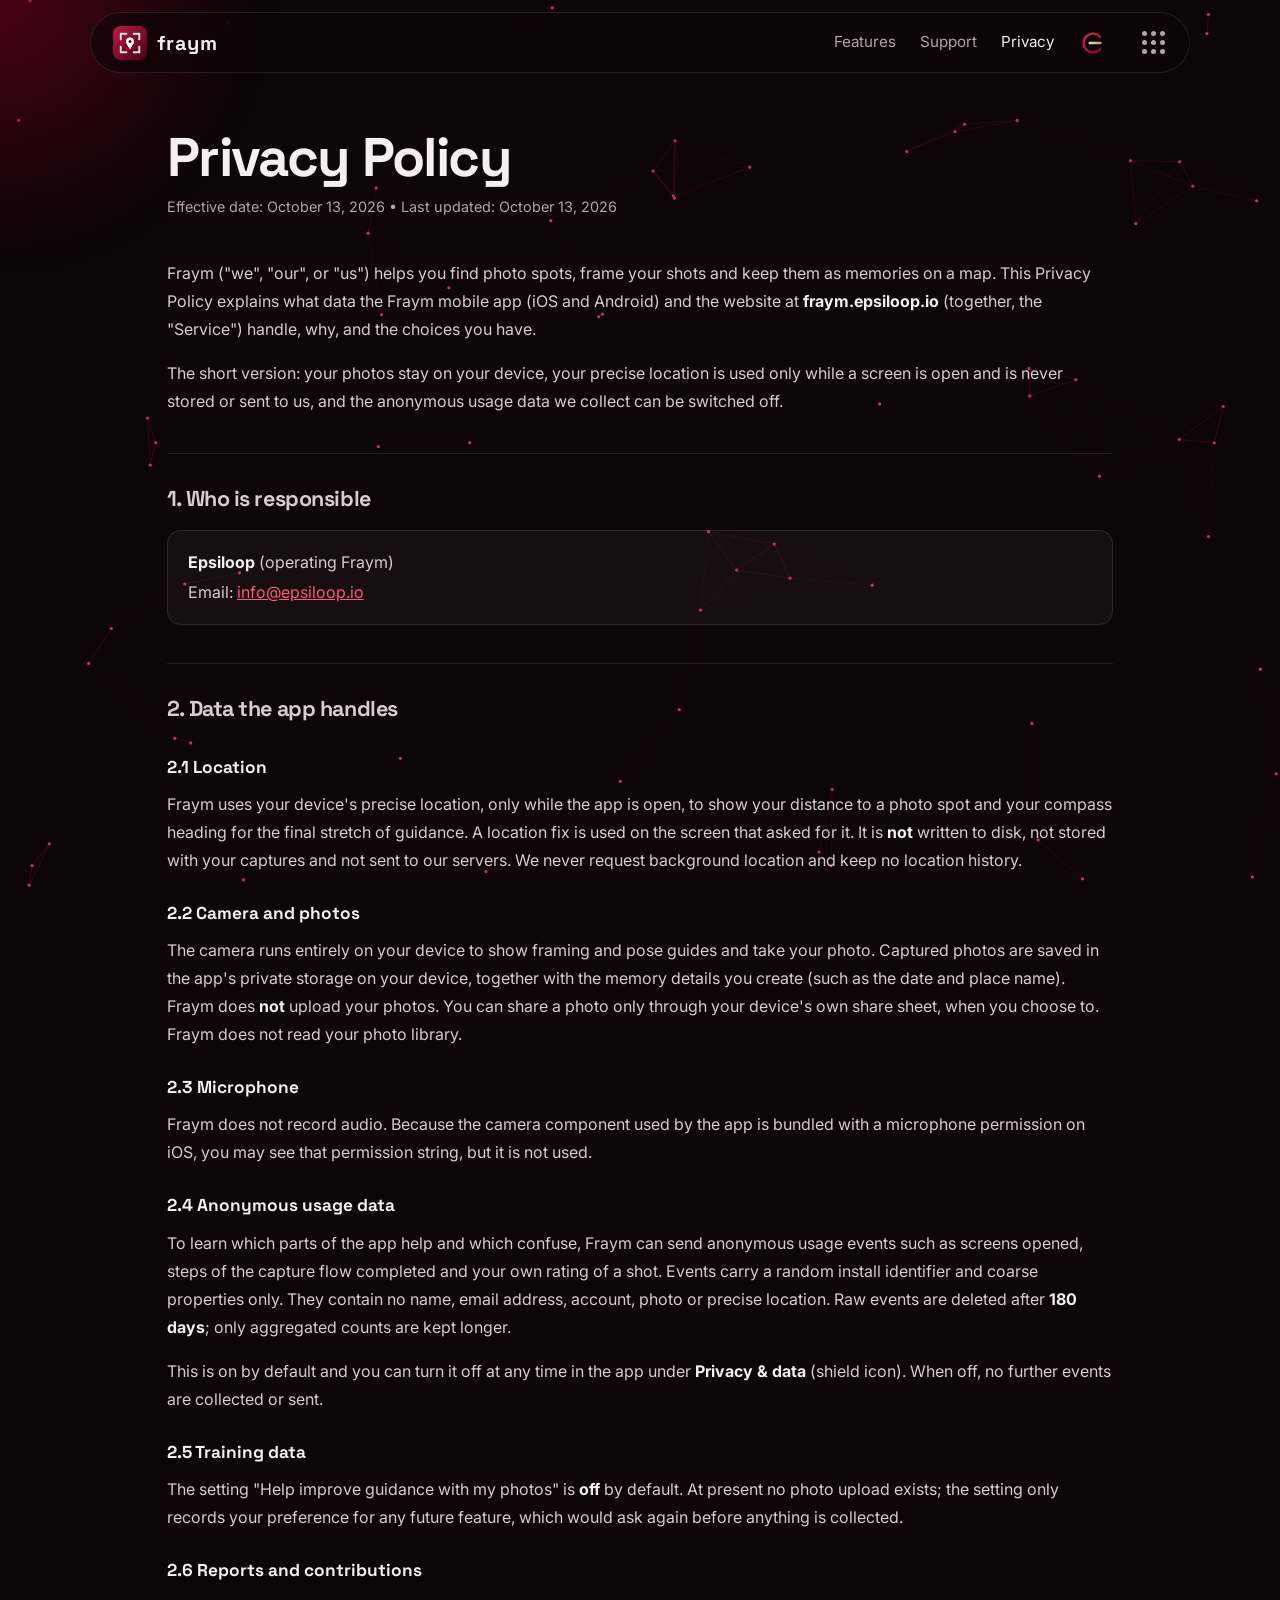
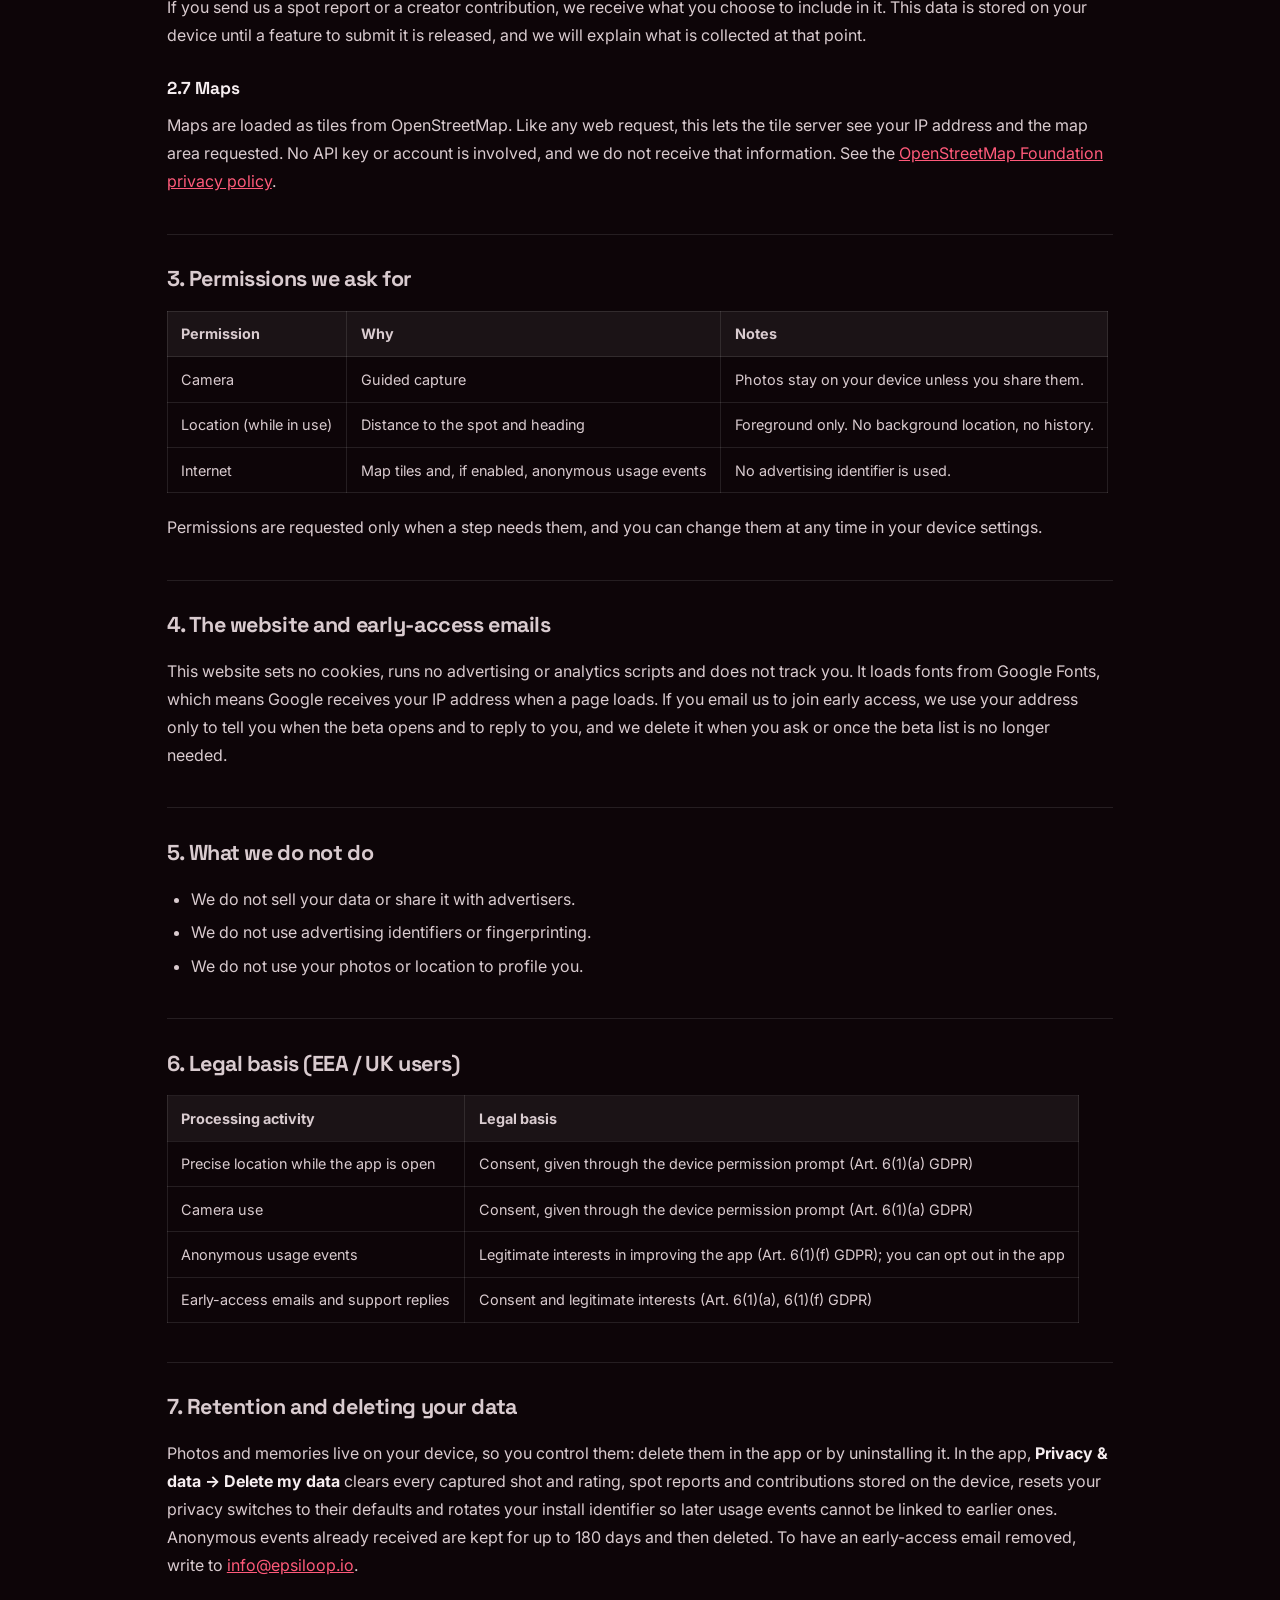
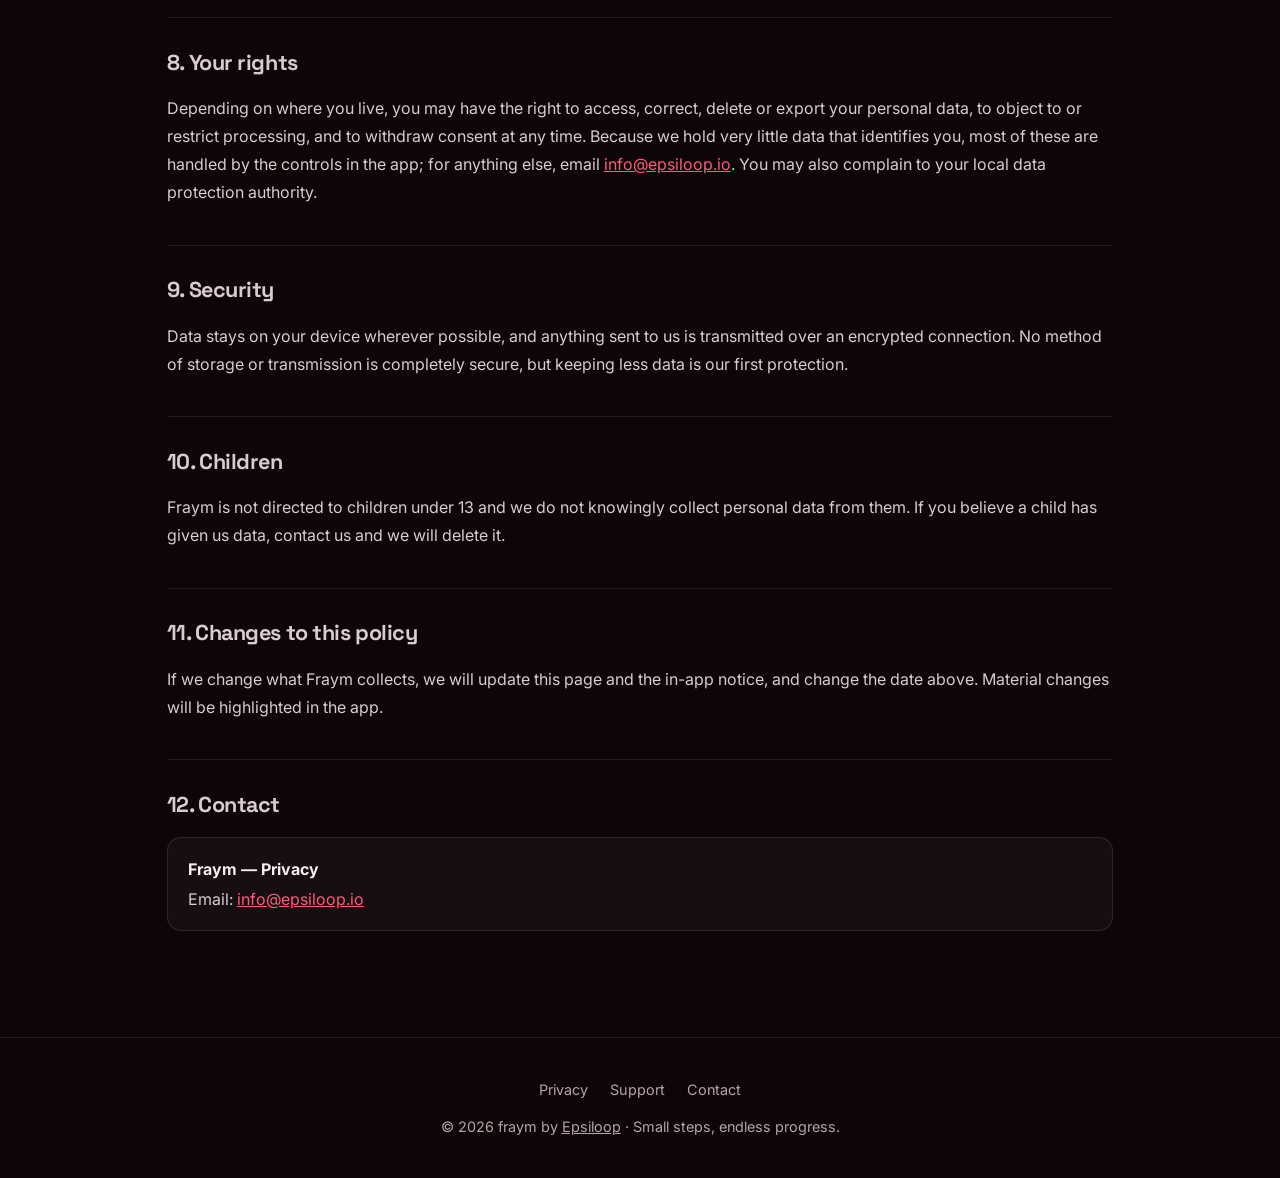
==== privacy.html @ a7cd2813 "init website" ====
<!doctype html>
<html lang="en">
<head>
<meta charset="utf-8">
<meta name="viewport" content="width=device-width,initial-scale=1">
<title>Privacy Policy — Fraym</title>
<meta name="description" content="How Fraym handles your location, camera, photos and anonymous usage data.">
<meta name="theme-color" content="#800020">
<link rel="canonical" href="https://fraym.epsiloop.io/privacy.html">
<meta name="robots" content="index,follow,max-image-preview:large">
<meta property="og:type" content="website">
<meta property="og:site_name" content="Fraym">
<meta property="og:title" content="Privacy Policy — Fraym">
<meta property="og:description" content="How Fraym handles your location, camera, photos and anonymous usage data.">
<meta property="og:url" content="https://fraym.epsiloop.io/privacy.html">
<meta property="og:image" content="https://fraym.epsiloop.io/og-image.png">
<meta property="og:image:width" content="1200">
<meta property="og:image:height" content="630">
<meta property="og:locale" content="en_US">
<meta name="twitter:card" content="summary_large_image">
<meta name="twitter:title" content="Privacy Policy — Fraym">
<meta name="twitter:description" content="How Fraym handles your location, camera, photos and anonymous usage data.">
<meta name="twitter:image" content="https://fraym.epsiloop.io/og-image.png">
<link rel="manifest" href="site.webmanifest">
<link rel="icon" href="png/fraym-64.png" type="image/png">
<link rel="apple-touch-icon" href="png/fraym-180.png">
<link rel="preconnect" href="https://fonts.googleapis.com">
<link rel="preconnect" href="https://fonts.gstatic.com" crossorigin>
<link href="https://fonts.googleapis.com/css2?family=Space+Grotesk:wght@400;500;700&family=Inter:wght@400;500&display=swap" rel="stylesheet">
<link rel="stylesheet" href="style.css">
</head>
<body>
<canvas id="bg" aria-hidden="true"></canvas>
<div class="glow" aria-hidden="true"></div>

<svg width="0" height="0" style="position:absolute" aria-hidden="true"><defs><linearGradient id="ig" x1="0" y1="0" x2="1" y2="1"><stop offset="0" stop-color="#ff5a7a"/><stop offset="1" stop-color="#a3153a"/></linearGradient></defs></svg><header class="nav">
  <a class="brand" href="/"><img class="brand-ico" src="png/fraym-64.png" alt="" width="34" height="34"><span>fraym</span></a>
  <nav>
    <a href="/#features">Features</a><a href="support.html">Support</a><a href="privacy.html" class="active">Privacy</a>
    <a href="https://epsiloop.io" class="nav-logo" aria-label="Epsiloop"><img src="logo.svg" alt="Epsiloop" width="30" height="30"></a>
    <div class="apps">
      <button class="apps-btn" aria-label="Our projects" aria-haspopup="true" aria-expanded="false"><i></i><i></i><i></i><i></i><i></i><i></i><i></i><i></i><i></i></button>
      <div class="apps-menu" role="menu">
        <a href="https://motiveaction.epsiloop.io" role="menuitem"><img src="apps/motiveaction.png" alt="" width="56" height="56">Motiveaction</a>
        <a href="https://biovault.epsiloop.io" role="menuitem"><img src="apps/biovault.png" alt="" width="56" height="56">BioVault</a>
        <a href="https://fraym.epsiloop.io" role="menuitem"><img src="apps/fraym.png" alt="" width="56" height="56">Fraym</a>
      </div>
    </div>
  </nav>
</header>

<main class="legal">
  <h1 class="reveal">Privacy Policy</h1>
  <p class="meta reveal">Effective date: October 13, 2026 &bull; Last updated: October 13, 2026</p>
  <div class="body">

      <p>Fraym ("we", "our", or "us") helps you find photo spots, frame your shots and keep them as memories on a map. This Privacy Policy explains what data the Fraym mobile app (iOS and Android) and the website at <strong>fraym.epsiloop.io</strong> (together, the "Service") handle, why, and the choices you have.</p>
      <p>The short version: your photos stay on your device, your precise location is used only while a screen is open and is never stored or sent to us, and the anonymous usage data we collect can be switched off.</p>

      <h2>1. Who is responsible</h2>
      <address>
        <strong>Epsiloop</strong> (operating Fraym)<br>
        Email: <a href="mailto:info@epsiloop.io">info@epsiloop.io</a>
      </address>

      <h2>2. Data the app handles</h2>

      <h3>2.1 Location</h3>
      <p>Fraym uses your device's precise location, only while the app is open, to show your distance to a photo spot and your compass heading for the final stretch of guidance. A location fix is used on the screen that asked for it. It is <strong>not</strong> written to disk, not stored with your captures and not sent to our servers. We never request background location and keep no location history.</p>

      <h3>2.2 Camera and photos</h3>
      <p>The camera runs entirely on your device to show framing and pose guides and take your photo. Captured photos are saved in the app's private storage on your device, together with the memory details you create (such as the date and place name). Fraym does <strong>not</strong> upload your photos. You can share a photo only through your device's own share sheet, when you choose to. Fraym does not read your photo library.</p>

      <h3>2.3 Microphone</h3>
      <p>Fraym does not record audio. Because the camera component used by the app is bundled with a microphone permission on iOS, you may see that permission string, but it is not used.</p>

      <h3>2.4 Anonymous usage data</h3>
      <p>To learn which parts of the app help and which confuse, Fraym can send anonymous usage events such as screens opened, steps of the capture flow completed and your own rating of a shot. Events carry a random install identifier and coarse properties only. They contain no name, email address, account, photo or precise location. Raw events are deleted after <strong>180 days</strong>; only aggregated counts are kept longer.</p>
      <p>This is on by default and you can turn it off at any time in the app under <strong>Privacy &amp; data</strong> (shield icon). When off, no further events are collected or sent.</p>

      <h3>2.5 Training data</h3>
      <p>The setting "Help improve guidance with my photos" is <strong>off</strong> by default. At present no photo upload exists; the setting only records your preference for any future feature, which would ask again before anything is collected.</p>

      <h3>2.6 Reports and contributions</h3>
      <p>If you send us a spot report or a creator contribution, we receive what you choose to include in it. This data is stored on your device until a feature to submit it is released, and we will explain what is collected at that point.</p>

      <h3>2.7 Maps</h3>
      <p>Maps are loaded as tiles from OpenStreetMap. Like any web request, this lets the tile server see your IP address and the map area requested. No API key or account is involved, and we do not receive that information. See the <a href="https://osmfoundation.org/wiki/Privacy_Policy" target="_blank" rel="noopener">OpenStreetMap Foundation privacy policy</a>.</p>

      <h2>3. Permissions we ask for</h2>
      <table>
        <thead><tr><th>Permission</th><th>Why</th><th>Notes</th></tr></thead>
        <tbody>
          <tr><td>Camera</td><td>Guided capture</td><td>Photos stay on your device unless you share them.</td></tr>
          <tr><td>Location (while in use)</td><td>Distance to the spot and heading</td><td>Foreground only. No background location, no history.</td></tr>
          <tr><td>Internet</td><td>Map tiles and, if enabled, anonymous usage events</td><td>No advertising identifier is used.</td></tr>
        </tbody>
      </table>
      <p>Permissions are requested only when a step needs them, and you can change them at any time in your device settings.</p>

      <h2>4. The website and early-access emails</h2>
      <p>This website sets no cookies, runs no advertising or analytics scripts and does not track you. It loads fonts from Google Fonts, which means Google receives your IP address when a page loads. If you email us to join early access, we use your address only to tell you when the beta opens and to reply to you, and we delete it when you ask or once the beta list is no longer needed.</p>

      <h2>5. What we do not do</h2>
      <ul>
        <li>We do not sell your data or share it with advertisers.</li>
        <li>We do not use advertising identifiers or fingerprinting.</li>
        <li>We do not use your photos or location to profile you.</li>
      </ul>

      <h2>6. Legal basis (EEA / UK users)</h2>
      <table>
        <thead><tr><th>Processing activity</th><th>Legal basis</th></tr></thead>
        <tbody>
          <tr><td>Precise location while the app is open</td><td>Consent, given through the device permission prompt (Art. 6(1)(a) GDPR)</td></tr>
          <tr><td>Camera use</td><td>Consent, given through the device permission prompt (Art. 6(1)(a) GDPR)</td></tr>
          <tr><td>Anonymous usage events</td><td>Legitimate interests in improving the app (Art. 6(1)(f) GDPR); you can opt out in the app</td></tr>
          <tr><td>Early-access emails and support replies</td><td>Consent and legitimate interests (Art. 6(1)(a), 6(1)(f) GDPR)</td></tr>
        </tbody>
      </table>

      <h2>7. Retention and deleting your data</h2>
      <p>Photos and memories live on your device, so you control them: delete them in the app or by uninstalling it. In the app, <strong>Privacy &amp; data → Delete my data</strong> clears every captured shot and rating, spot reports and contributions stored on the device, resets your privacy switches to their defaults and rotates your install identifier so later usage events cannot be linked to earlier ones. Anonymous events already received are kept for up to 180 days and then deleted. To have an early-access email removed, write to <a href="mailto:info@epsiloop.io">info@epsiloop.io</a>.</p>

      <h2>8. Your rights</h2>
      <p>Depending on where you live, you may have the right to access, correct, delete or export your personal data, to object to or restrict processing, and to withdraw consent at any time. Because we hold very little data that identifies you, most of these are handled by the controls in the app; for anything else, email <a href="mailto:info@epsiloop.io">info@epsiloop.io</a>. You may also complain to your local data protection authority.</p>

      <h2>9. Security</h2>
      <p>Data stays on your device wherever possible, and anything sent to us is transmitted over an encrypted connection. No method of storage or transmission is completely secure, but keeping less data is our first protection.</p>

      <h2>10. Children</h2>
      <p>Fraym is not directed to children under 13 and we do not knowingly collect personal data from them. If you believe a child has given us data, contact us and we will delete it.</p>

      <h2>11. Changes to this policy</h2>
      <p>If we change what Fraym collects, we will update this page and the in-app notice, and change the date above. Material changes will be highlighted in the app.</p>

      <h2>12. Contact</h2>
      <address>
        <strong>Fraym — Privacy</strong><br>
        Email: <a href="mailto:info@epsiloop.io">info@epsiloop.io</a>
      </address>

  </div>
</main>

<footer>
  <div class="links"><a href="privacy.html">Privacy</a><a href="support.html">Support</a><a href="mailto:info@epsiloop.io">Contact</a></div>
  © <span id="y"></span> fraym by <a href="https://epsiloop.io" style="color:inherit">Epsiloop</a> · Small steps, endless progress.
</footer>
<script src="script.js"></script>
</body>
</html>
---- style.css ----
:root{--bg:#0d0508;--burg:#800020;--burg-2:#a3153a;--pink:#ff5a7a;--text:#f6eef0;--mute:#b7a3a9;--card:rgba(255,255,255,.04);--line:rgba(255,255,255,.1)}
*{box-sizing:border-box;margin:0}
html{scroll-behavior:smooth}
body{background:var(--bg);color:var(--text);font:400 17px/1.6 Inter,system-ui,sans-serif;overflow-x:hidden}
#bg{position:fixed;inset:0;z-index:-2;width:100%;height:100%}
.glow{position:fixed;width:520px;height:520px;border-radius:50%;pointer-events:none;z-index:-1;left:0;top:0;
  background:radial-gradient(circle,rgba(128,0,32,.55),transparent 65%);transform:translate(-50%,-50%);filter:blur(30px)}
h1,h2,h3,.brand{font-family:"Space Grotesk",sans-serif}
.nav{position:fixed;top:12px;left:0;right:0;margin:0 auto;width:min(1100px,calc(100% - 24px));z-index:10;display:flex;justify-content:space-between;align-items:center;padding:8px 14px 8px 22px;
  backdrop-filter:blur(14px);background:rgba(13,5,8,.55);border:1px solid var(--line);border-radius:999px}
.brand{display:flex;align-items:center;gap:10px;color:var(--text);text-decoration:none;font-weight:700;font-size:1.25rem;letter-spacing:.02em}
.nav nav{display:flex;align-items:center;gap:24px}
.nav nav a{color:var(--mute);text-decoration:none;font-size:.95rem;transition:color .2s}
.nav nav a:hover{color:var(--text)}
.btn{display:inline-block;padding:14px 28px;border-radius:999px;background:linear-gradient(135deg,var(--burg-2),var(--burg));color:#fff!important;
  text-decoration:none;font-weight:500;box-shadow:0 8px 30px rgba(128,0,32,.45);transition:transform .2s,box-shadow .2s}
.btn:hover{transform:translateY(-2px);box-shadow:0 12px 40px rgba(163,21,58,.65)}
.btn.small{padding:8px 18px}
.btn.ghost{background:transparent;border:1px solid var(--line);box-shadow:none}
.btn.ghost:hover{border-color:var(--pink)}
.hero{min-height:100vh;display:flex;flex-direction:column;justify-content:center;padding:120px 6vw 60px;max-width:1100px;margin:auto}
.eyebrow{color:var(--pink);letter-spacing:.3em;text-transform:uppercase;font-size:.8rem;margin-bottom:20px}
h1{font-size:clamp(2.8rem,8vw,6.5rem);line-height:1.02;font-weight:700;letter-spacing:-.03em}
.grad{background:linear-gradient(100deg,var(--pink),var(--burg-2) 50%,#ffb3c1);background-size:200% auto;-webkit-background-clip:text;background-clip:text;color:transparent;animation:shine 6s linear infinite}
@keyframes shine{to{background-position:200% center}}
.lead{max-width:560px;color:var(--mute);margin:28px 0 36px;font-size:1.2rem}
.cta{display:flex;gap:14px;flex-wrap:wrap;margin-top:32px}
.scroll{position:absolute;bottom:28px;left:50%;width:22px;height:36px;border:2px solid var(--line);border-radius:12px}
.scroll::after{content:"";position:absolute;left:50%;top:6px;width:3px;height:7px;margin-left:-1.5px;background:var(--pink);border-radius:2px;animation:wheel 1.6s infinite}
@keyframes wheel{to{transform:translateY(12px);opacity:0}}
.section{max-width:1100px;margin:auto;padding:110px 6vw}
.section.center{text-align:center}
h2{font-size:clamp(1.8rem,4vw,3rem);letter-spacing:-.02em;margin-bottom:40px}
.cards{display:grid;grid-template-columns:repeat(auto-fit,minmax(280px,1fr));gap:24px}
.card{position:relative;display:block;padding:34px;border-radius:24px;border:1px solid var(--line);background:var(--card);backdrop-filter:blur(10px);
  color:var(--text);text-decoration:none;transition:border-color .3s,transform .15s ease-out;transform-style:preserve-3d;overflow:hidden}
.card::before{content:"";position:absolute;inset:0;background:radial-gradient(300px circle at var(--mx,50%) var(--my,0%),rgba(255,90,122,.18),transparent 70%);opacity:0;transition:opacity .3s}
.card:hover{border-color:var(--burg-2)}.card:hover::before{opacity:1}
.tag{font-size:.75rem;color:var(--pink);letter-spacing:.08em}
.card h3{font-size:1.9rem;margin:10px 0}
.card p{color:var(--mute)}
.arrow{display:inline-block;margin-top:22px;color:var(--pink)}
.about{font-size:1.35rem;max-width:760px;color:var(--mute)}
.about em{color:var(--text);font-style:normal;border-bottom:2px solid var(--burg-2)}
.stats{display:grid;grid-template-columns:repeat(auto-fit,minmax(200px,1fr));gap:24px;margin-top:60px}
.stats b{display:block;font:700 3.2rem "Space Grotesk",sans-serif;color:var(--pink)}
.stats small{color:var(--mute)}
footer{text-align:center;color:var(--mute);padding:40px 20px;border-top:1px solid var(--line);font-size:.9rem}
.reveal{opacity:0;transform:translateY(30px);transition:opacity .8s,transform .8s}
.reveal.in{opacity:1;transform:none}
@media(max-width:600px){.nav nav>a:not(.btn){display:none}.scroll{display:none}}
@media(prefers-reduced-motion:reduce){*{animation:none!important;transition:none!important}.reveal{opacity:1;transform:none}}

/* --- product sub-site additions --- */
.nav nav a.active{color:var(--text)}
.hero.compact{min-height:78vh}
.hero h1.product{font-size:clamp(2.6rem,7vw,5.2rem)}
.feat{display:block;cursor:default}
.feat .ico{display:grid;place-items:center;width:56px;height:56px;border-radius:16px;margin-bottom:16px;background:linear-gradient(135deg,rgba(255,90,122,.16),rgba(128,0,32,.28));border:1px solid rgba(255,90,122,.28);box-shadow:0 8px 24px rgba(128,0,32,.35),inset 0 1px 0 rgba(255,255,255,.1);transition:transform .25s}
.feat .ico svg{width:30px;height:30px}
.feat:hover .ico{transform:translateY(-3px) scale(1.06)}
.feat h3{font-size:1.25rem;margin:0 0 8px}
.feat p{color:var(--mute);font-size:.98rem}
.legal{max-width:1100px;margin:auto;padding:130px 6vw 90px}
.legal h1{font-size:clamp(2.2rem,5vw,3.4rem);margin-bottom:10px}
.legal .meta{color:var(--mute);font-size:.9rem;margin-bottom:40px}
.legal .body{color:#d9cbcf;font-size:1rem;line-height:1.75}
.legal .body p{margin-bottom:1rem}
.legal .body h2{font-size:1.35rem;margin:2.4rem 0 .8rem;padding-top:1.6rem;border-top:1px solid var(--line)}
.legal .body h3{font-size:1.08rem;font-family:"Space Grotesk",sans-serif;margin:1.5rem 0 .5rem;color:var(--text)}
.legal .body ul,.legal .body ol{padding-left:1.5rem;margin-bottom:1rem}
.legal .body li{margin-bottom:.35rem}
.legal .body a{color:var(--pink)}
.legal .body strong{color:var(--text)}
.legal .body code{background:var(--card);border:1px solid var(--line);border-radius:6px;padding:1px 6px;font-size:.9em}
.legal .body address{font-style:normal;background:var(--card);border:1px solid var(--line);border-radius:14px;padding:1rem 1.25rem;margin-bottom:1rem;line-height:1.9}
.legal .body table{width:100%;border-collapse:collapse;margin-bottom:1.25rem;font-size:.9rem;display:block;overflow-x:auto}
.legal .body th{text-align:left;background:rgba(255,255,255,.06);padding:.6rem .85rem;border:1px solid var(--line)}
.legal .body td{padding:.6rem .85rem;border:1px solid var(--line);vertical-align:top}
.del-form{margin:2rem 0;padding:1.5rem;border:1px solid var(--line);border-radius:20px;background:var(--card)}
.del-form label{display:block;font-size:.8rem;color:var(--mute);margin-bottom:6px}
.del-form input{width:100%;margin-bottom:16px;padding:12px 14px;border-radius:12px;border:1px solid var(--line);background:rgba(255,255,255,.05);color:var(--text);font:inherit}
.del-form input:focus{outline:none;border-color:var(--pink)}
.del-form button{border:0;cursor:pointer;padding:12px 24px;border-radius:999px;background:#c62839;color:#fff;font:500 1rem Inter,sans-serif}
.del-form button:hover{background:#e0303f}
footer .links{display:flex;gap:22px;justify-content:center;flex-wrap:wrap;margin-bottom:14px}
footer .links a{color:var(--mute);text-decoration:none}
footer .links a:hover{color:var(--pink)}

/* --- MotiveAction app icon --- */
.brand-ico{border-radius:22%}
.hero-ico{width:88px;height:88px;border-radius:22%;margin-bottom:22px;box-shadow:0 10px 40px rgba(128,0,32,.55)}

/* --- apps menu + product icons --- */
.apps{position:relative}
.apps-btn{display:grid;grid-template-columns:repeat(3,5px);gap:4px;padding:10px;border-radius:50%;border:0;background:transparent;cursor:pointer;transition:background .2s}
.apps-btn:hover,.apps-btn[aria-expanded=true]{background:rgba(255,255,255,.08)}
.apps-btn i{width:5px;height:5px;border-radius:50%;background:var(--mute)}
.apps-menu{position:absolute;right:0;top:calc(100% + 14px);width:280px;padding:16px;border-radius:20px;border:1px solid var(--line);
  background:rgba(20,8,12,.96);backdrop-filter:blur(14px);box-shadow:0 20px 60px rgba(0,0,0,.6);
  display:none;grid-template-columns:repeat(2,1fr);gap:6px}
.apps-menu.open{display:grid}
.apps-menu a{display:flex;flex-direction:column;align-items:center;gap:8px;padding:14px 8px;border-radius:14px;color:var(--text)!important;text-decoration:none;font-size:.9rem;transition:background .2s}
.apps-menu a:hover{background:rgba(255,255,255,.07)}
.apps-menu img,.card .app-ico{width:56px;height:56px;border-radius:50%;display:block}
.nav-logo{display:flex;align-items:center}.nav-logo img{display:block}
@media(max-width:600px){
  .nav{padding:6px 10px 6px 16px;top:8px;width:calc(100% - 16px)}
  .nav nav{gap:10px}
  .nav nav>a.nav-logo{display:flex}
  .apps{position:static}
  .apps-menu{position:absolute;left:0;right:0;width:auto;top:calc(100% + 8px)}
}

.store{display:inline-flex;align-items:center;gap:12px;padding:10px 22px 10px 18px;border-radius:14px;color:#fff!important;text-decoration:none;
  background:linear-gradient(160deg,rgba(255,255,255,.1),rgba(255,255,255,.03)),#150a0e;border:1px solid rgba(255,255,255,.16);
  box-shadow:0 8px 24px rgba(0,0,0,.4),inset 0 1px 0 rgba(255,255,255,.12);backdrop-filter:blur(10px);transition:transform .2s,border-color .2s,box-shadow .2s}
.store:hover{transform:translateY(-2px);border-color:var(--pink);box-shadow:0 12px 32px rgba(163,21,58,.5),inset 0 1px 0 rgba(255,255,255,.18)}
.store svg{width:28px;height:28px;flex:none}
.store span{display:flex;flex-direction:column;text-align:left;line-height:1.1}
.store small{font-size:.68rem;opacity:.7;letter-spacing:.02em}
.store b{font-size:1.1rem;font-weight:600}

/* --- coming soon badge --- */
.badge{display:inline-block;vertical-align:middle;margin-left:8px;padding:3px 10px;border-radius:999px;font:500 .68rem Inter,sans-serif;letter-spacing:.06em;text-transform:uppercase;color:var(--pink);border:1px solid rgba(255,90,122,.4);background:rgba(255,90,122,.1)}
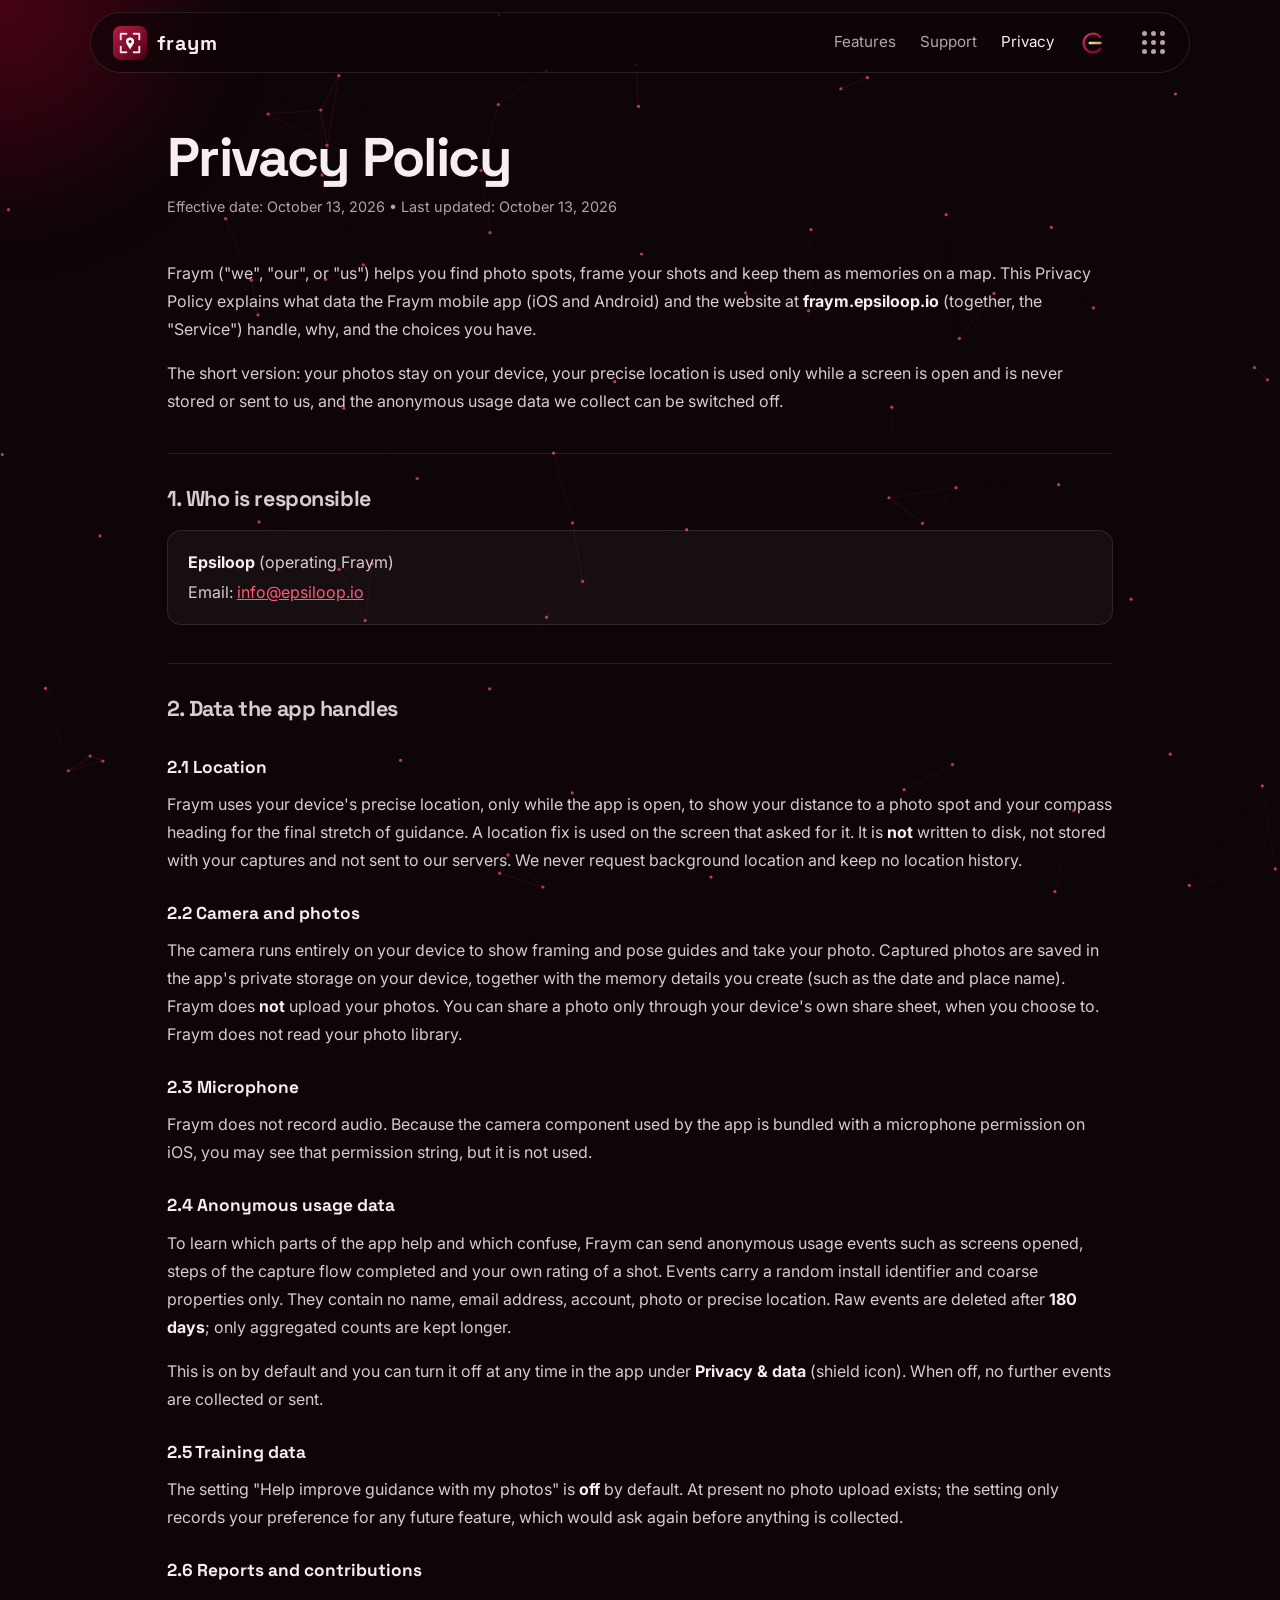
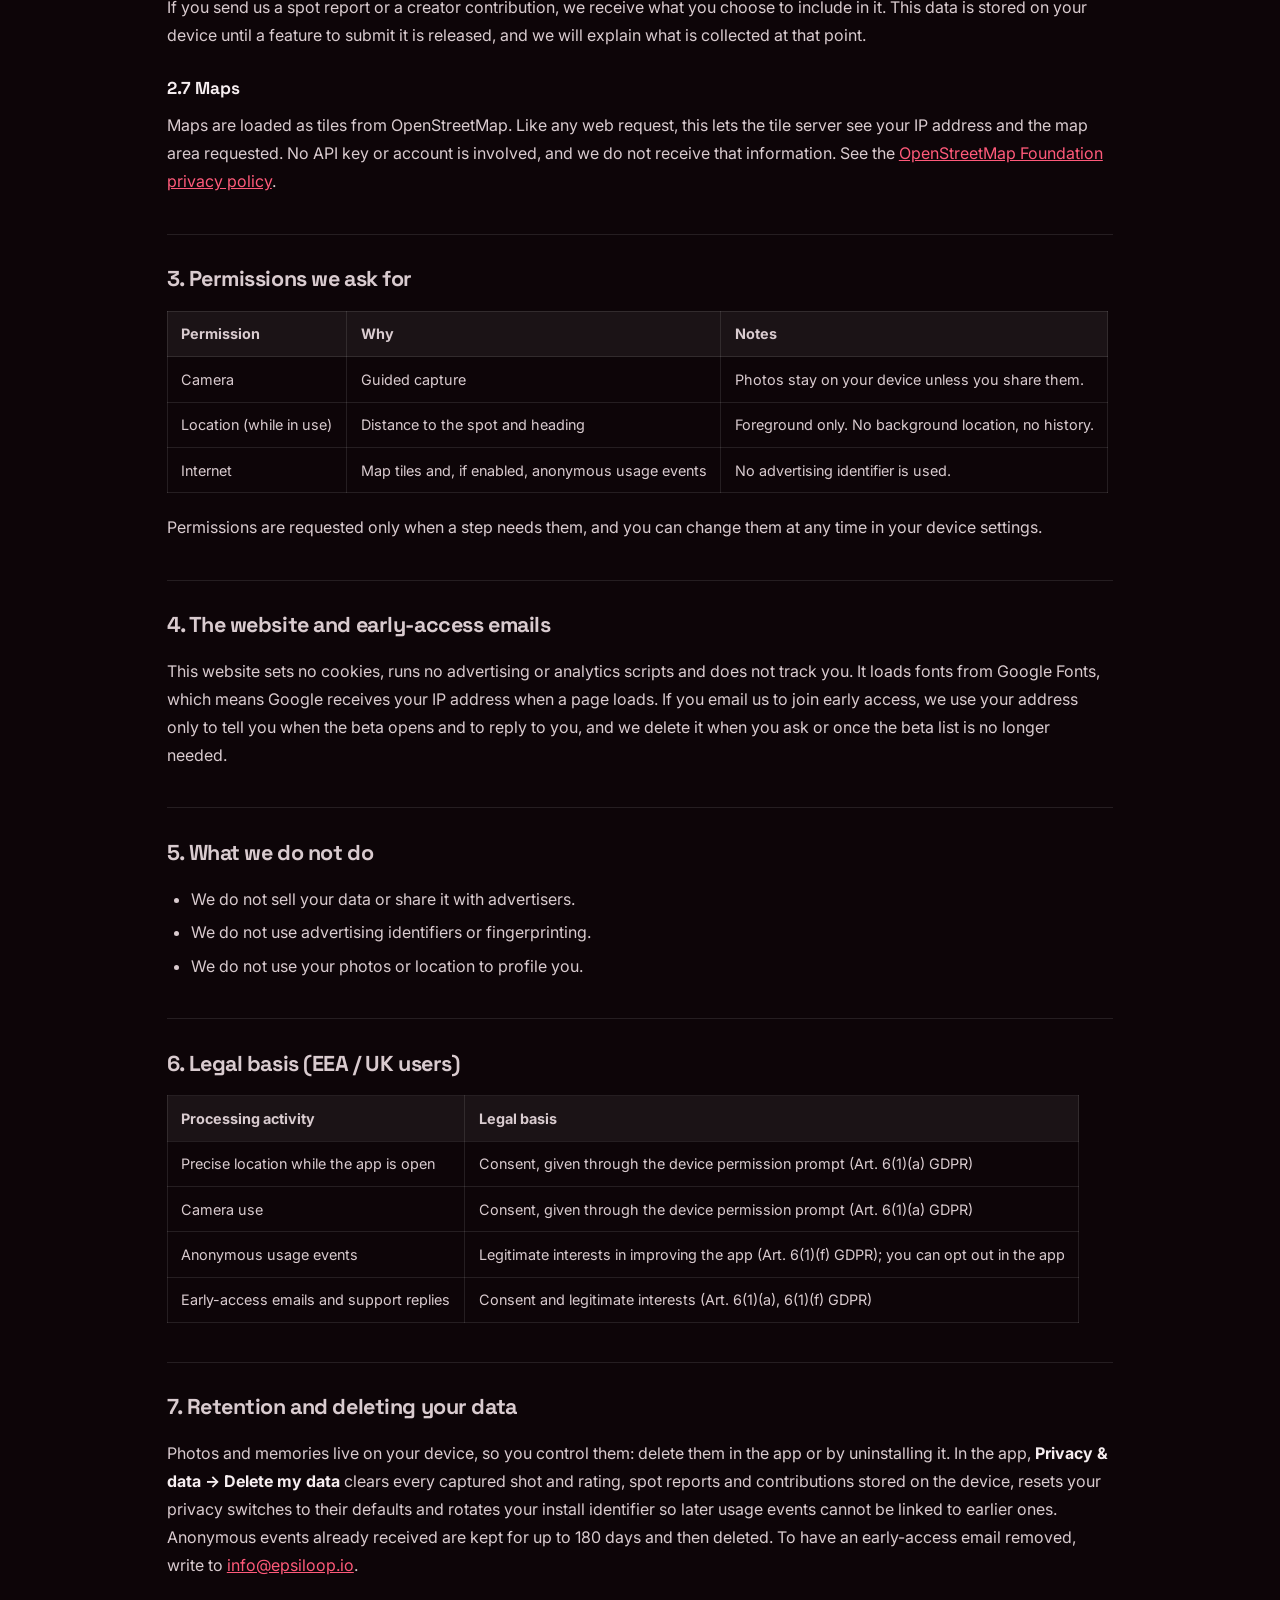
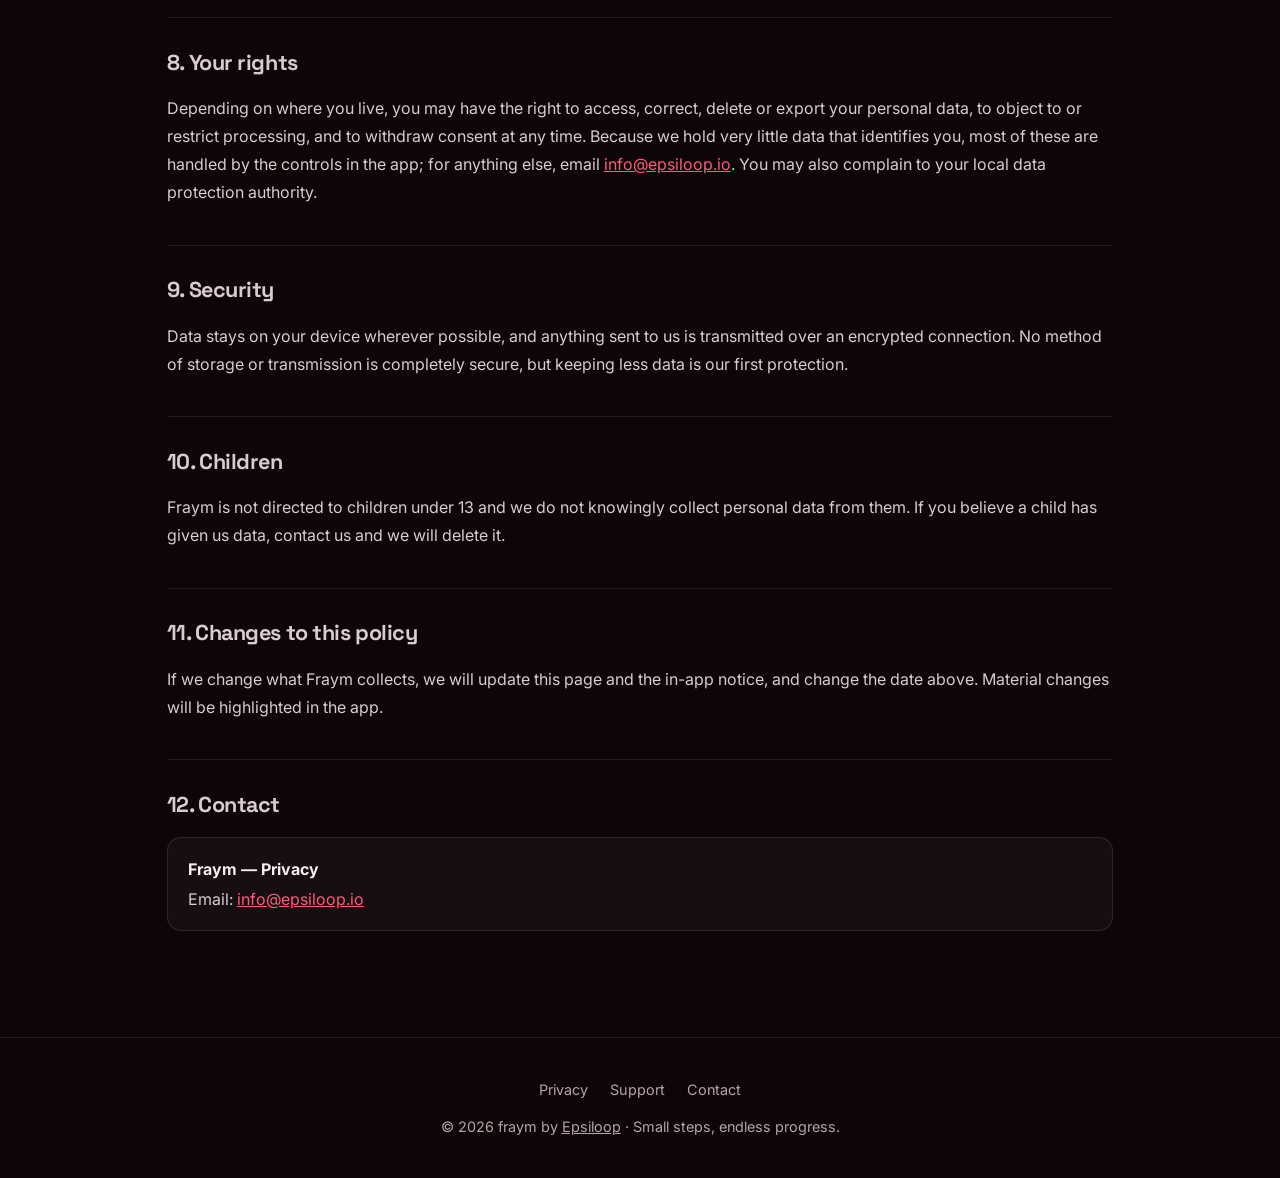
==== commit 6485fb7b: "rename biovault to epsivault" ====
--- a/privacy.html
+++ b/privacy.html
@@ -42,7 +42,7 @@
       <button class="apps-btn" aria-label="Our projects" aria-haspopup="true" aria-expanded="false"><i></i><i></i><i></i><i></i><i></i><i></i><i></i><i></i><i></i></button>
       <div class="apps-menu" role="menu">
         <a href="https://motiveaction.epsiloop.io" role="menuitem"><img src="apps/motiveaction.png" alt="" width="56" height="56">Motiveaction</a>
-        <a href="https://biovault.epsiloop.io" role="menuitem"><img src="apps/biovault.png" alt="" width="56" height="56">BioVault</a>
+        <a href="https://epsivalut.epsiloop.io" role="menuitem"><img src="apps/biovault.png" alt="" width="56" height="56">BioVault</a>
         <a href="https://fraym.epsiloop.io" role="menuitem"><img src="apps/fraym.png" alt="" width="56" height="56">Fraym</a>
       </div>
     </div>
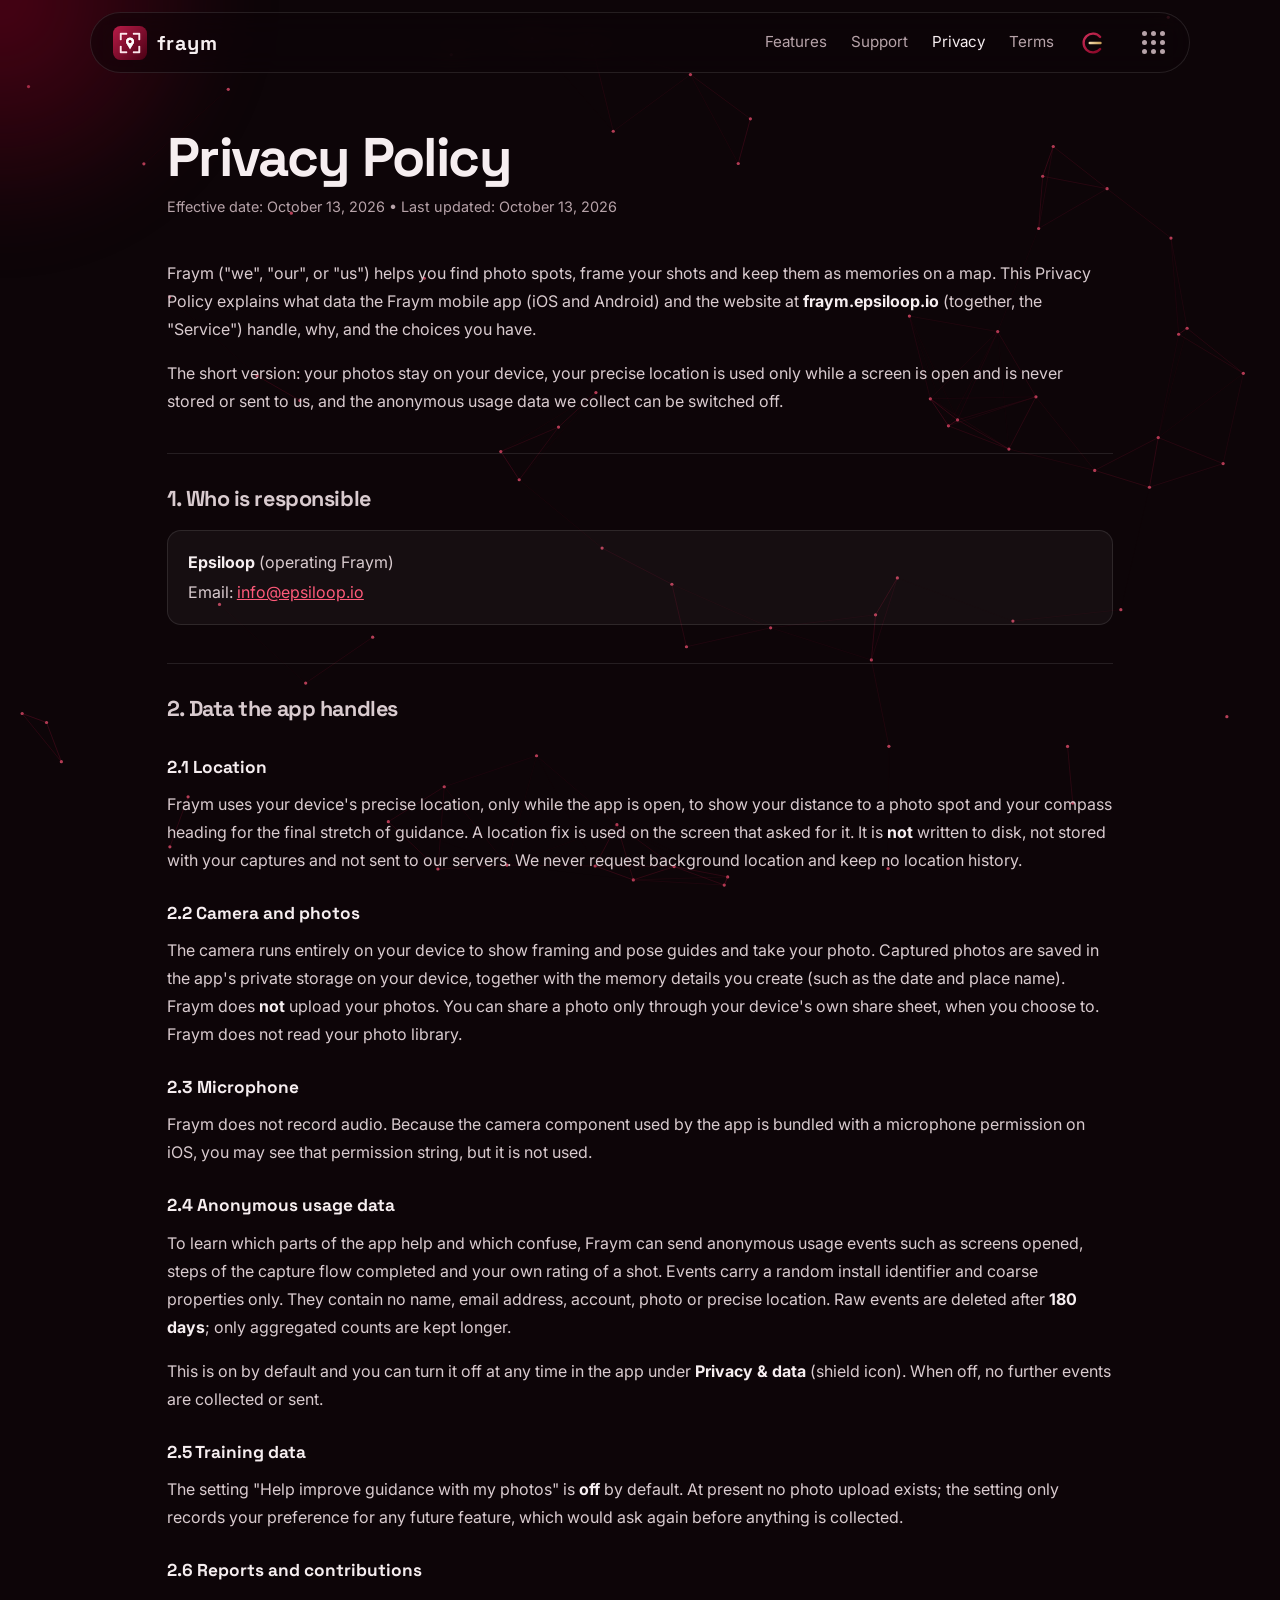
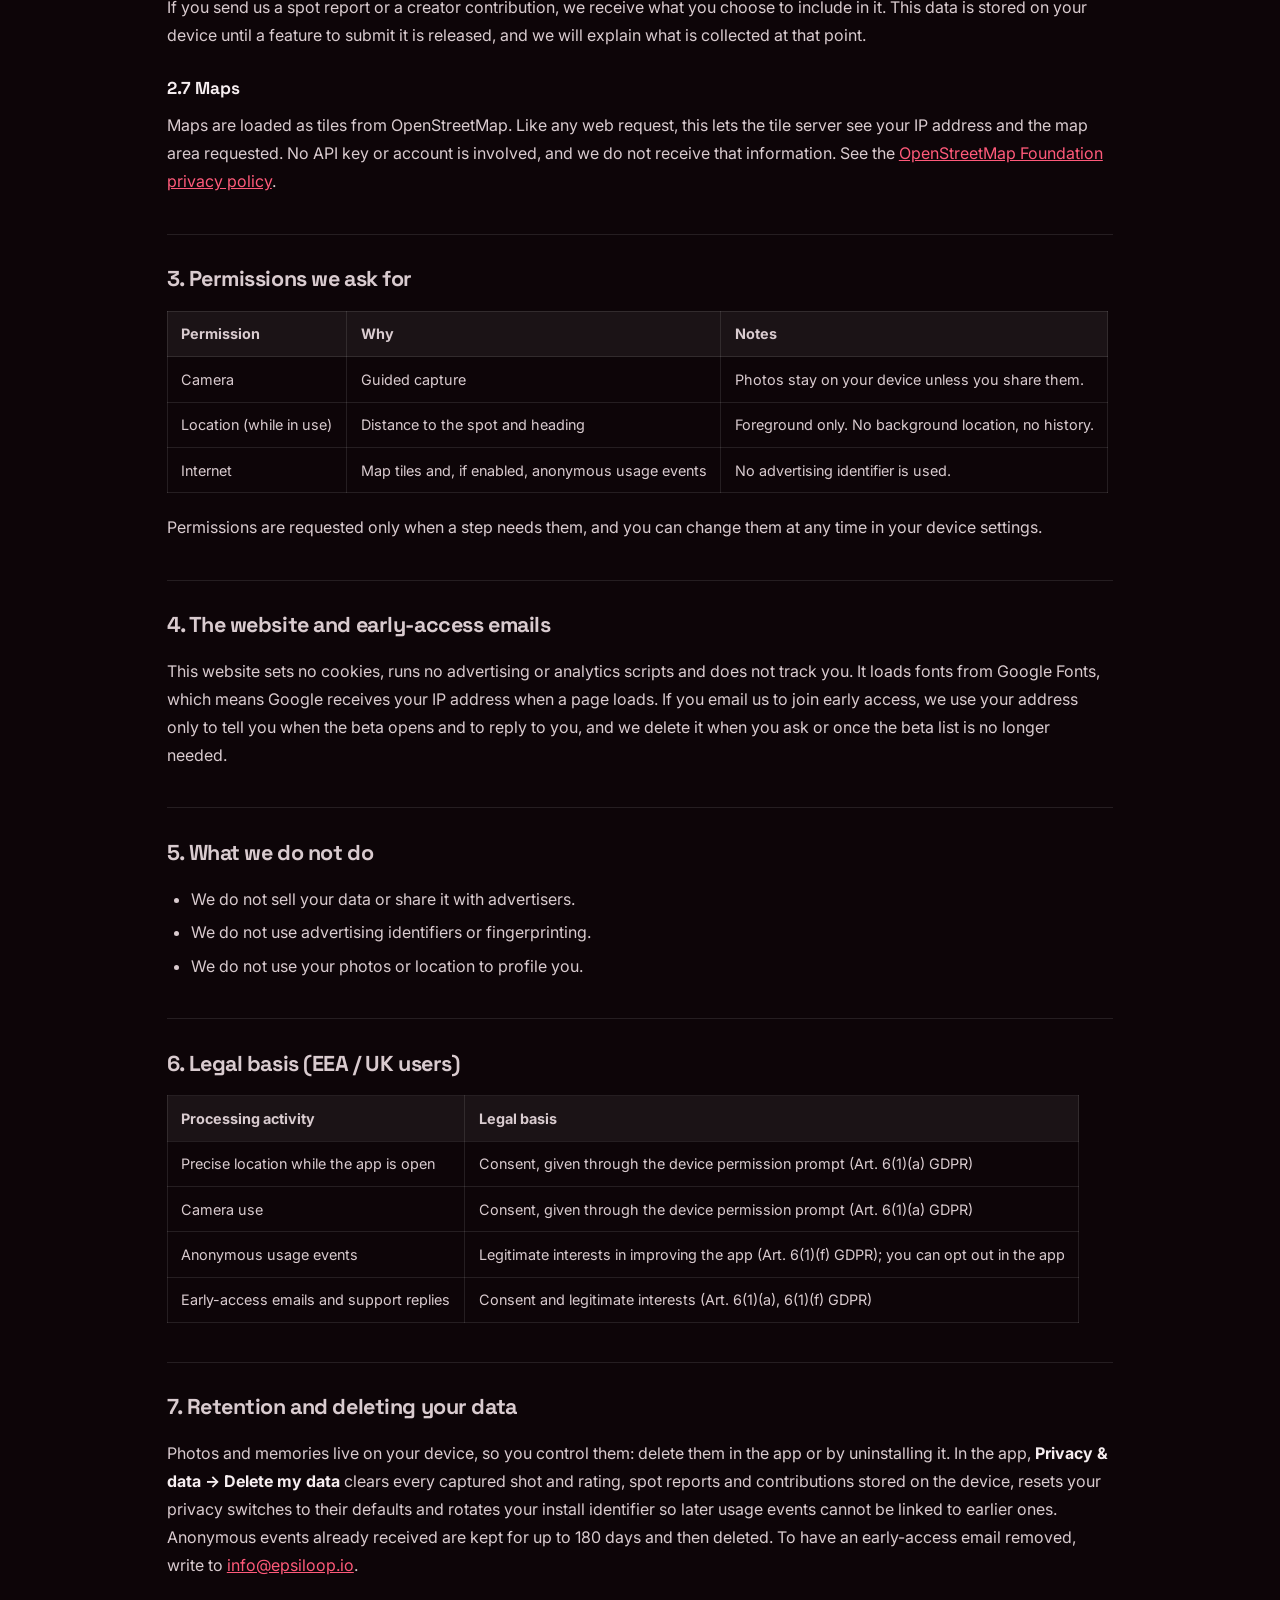
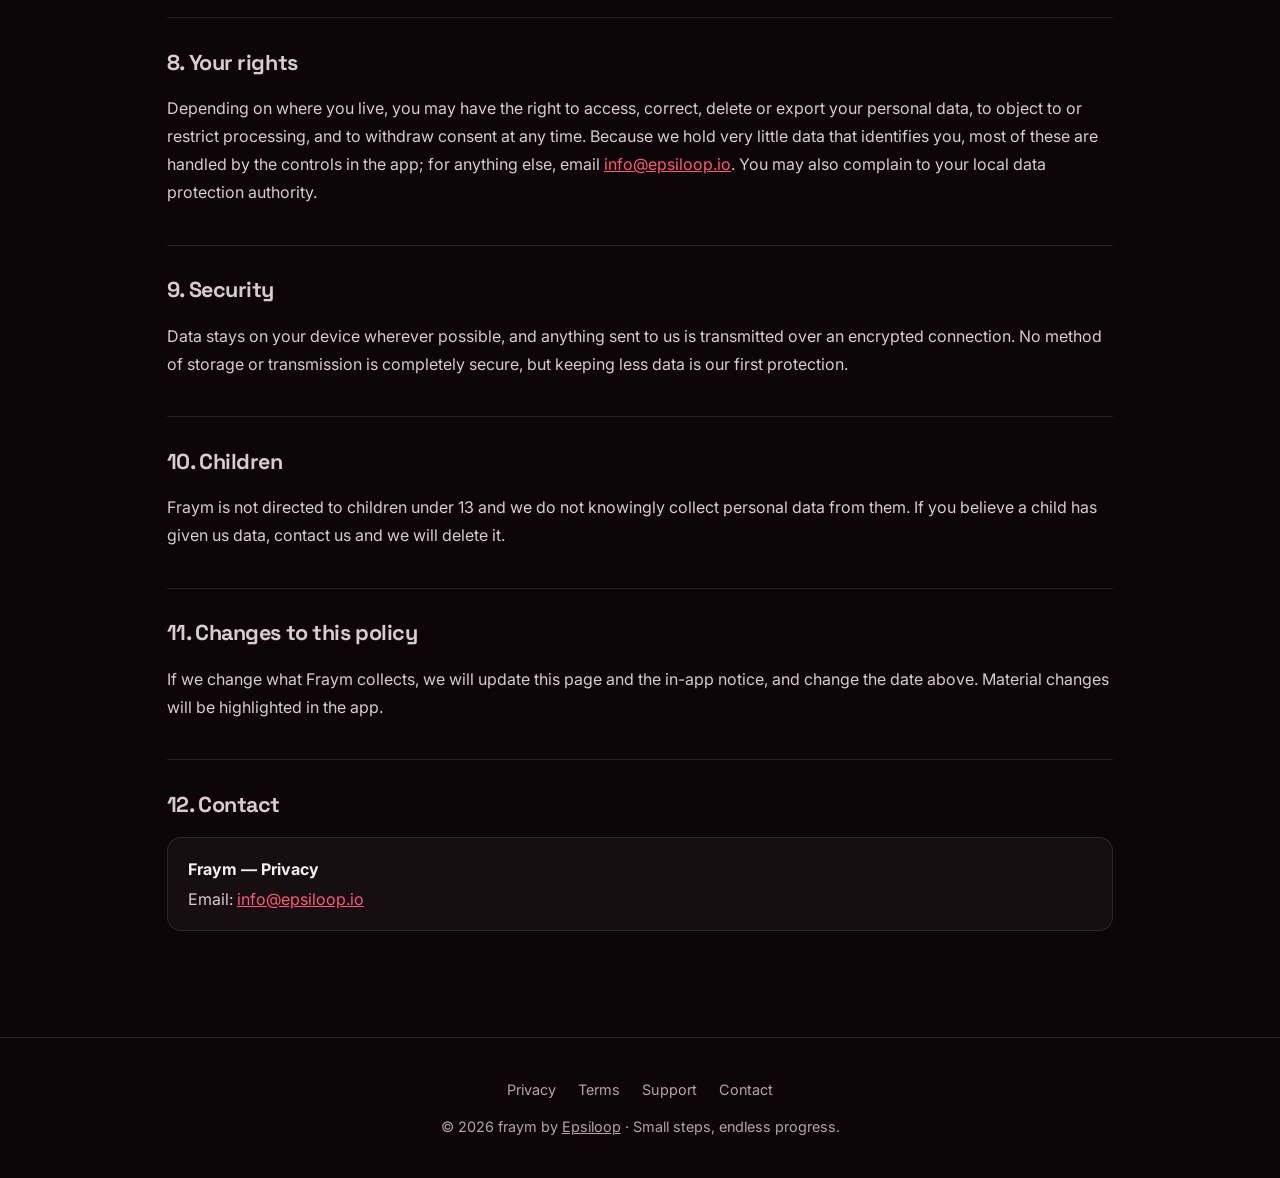
==== commit 67b41256: "add new terms page" ====
--- a/privacy.html
+++ b/privacy.html
@@ -36,13 +36,13 @@
 <svg width="0" height="0" style="position:absolute" aria-hidden="true"><defs><linearGradient id="ig" x1="0" y1="0" x2="1" y2="1"><stop offset="0" stop-color="#ff5a7a"/><stop offset="1" stop-color="#a3153a"/></linearGradient></defs></svg><header class="nav">
   <a class="brand" href="/"><img class="brand-ico" src="png/fraym-64.png" alt="" width="34" height="34"><span>fraym</span></a>
   <nav>
-    <a href="/#features">Features</a><a href="support.html">Support</a><a href="privacy.html" class="active">Privacy</a>
+    <a href="/#features">Features</a><a href="support.html">Support</a><a href="privacy.html" class="active">Privacy</a><a href="terms.html">Terms</a>
     <a href="https://epsiloop.io" class="nav-logo" aria-label="Epsiloop"><img src="logo.svg" alt="Epsiloop" width="30" height="30"></a>
     <div class="apps">
       <button class="apps-btn" aria-label="Our projects" aria-haspopup="true" aria-expanded="false"><i></i><i></i><i></i><i></i><i></i><i></i><i></i><i></i><i></i></button>
       <div class="apps-menu" role="menu">
         <a href="https://motiveaction.epsiloop.io" role="menuitem"><img src="apps/motiveaction.png" alt="" width="56" height="56">Motiveaction</a>
-        <a href="https://epsivalut.epsiloop.io" role="menuitem"><img src="apps/biovault.png" alt="" width="56" height="56">BioVault</a>
+        <a href="https://biovalut.epsiloop.io" role="menuitem"><img src="apps/epsivault.png" alt="" width="56" height="56">EpsiVault</a>
         <a href="https://fraym.epsiloop.io" role="menuitem"><img src="apps/fraym.png" alt="" width="56" height="56">Fraym</a>
       </div>
     </div>
@@ -144,7 +144,7 @@
 </main>
 
 <footer>
-  <div class="links"><a href="privacy.html">Privacy</a><a href="support.html">Support</a><a href="mailto:info@epsiloop.io">Contact</a></div>
+  <div class="links"><a href="privacy.html">Privacy</a><a href="terms.html">Terms</a><a href="support.html">Support</a><a href="mailto:info@epsiloop.io">Contact</a></div>
   © <span id="y"></span> fraym by <a href="https://epsiloop.io" style="color:inherit">Epsiloop</a> · Small steps, endless progress.
 </footer>
 <script src="script.js"></script>
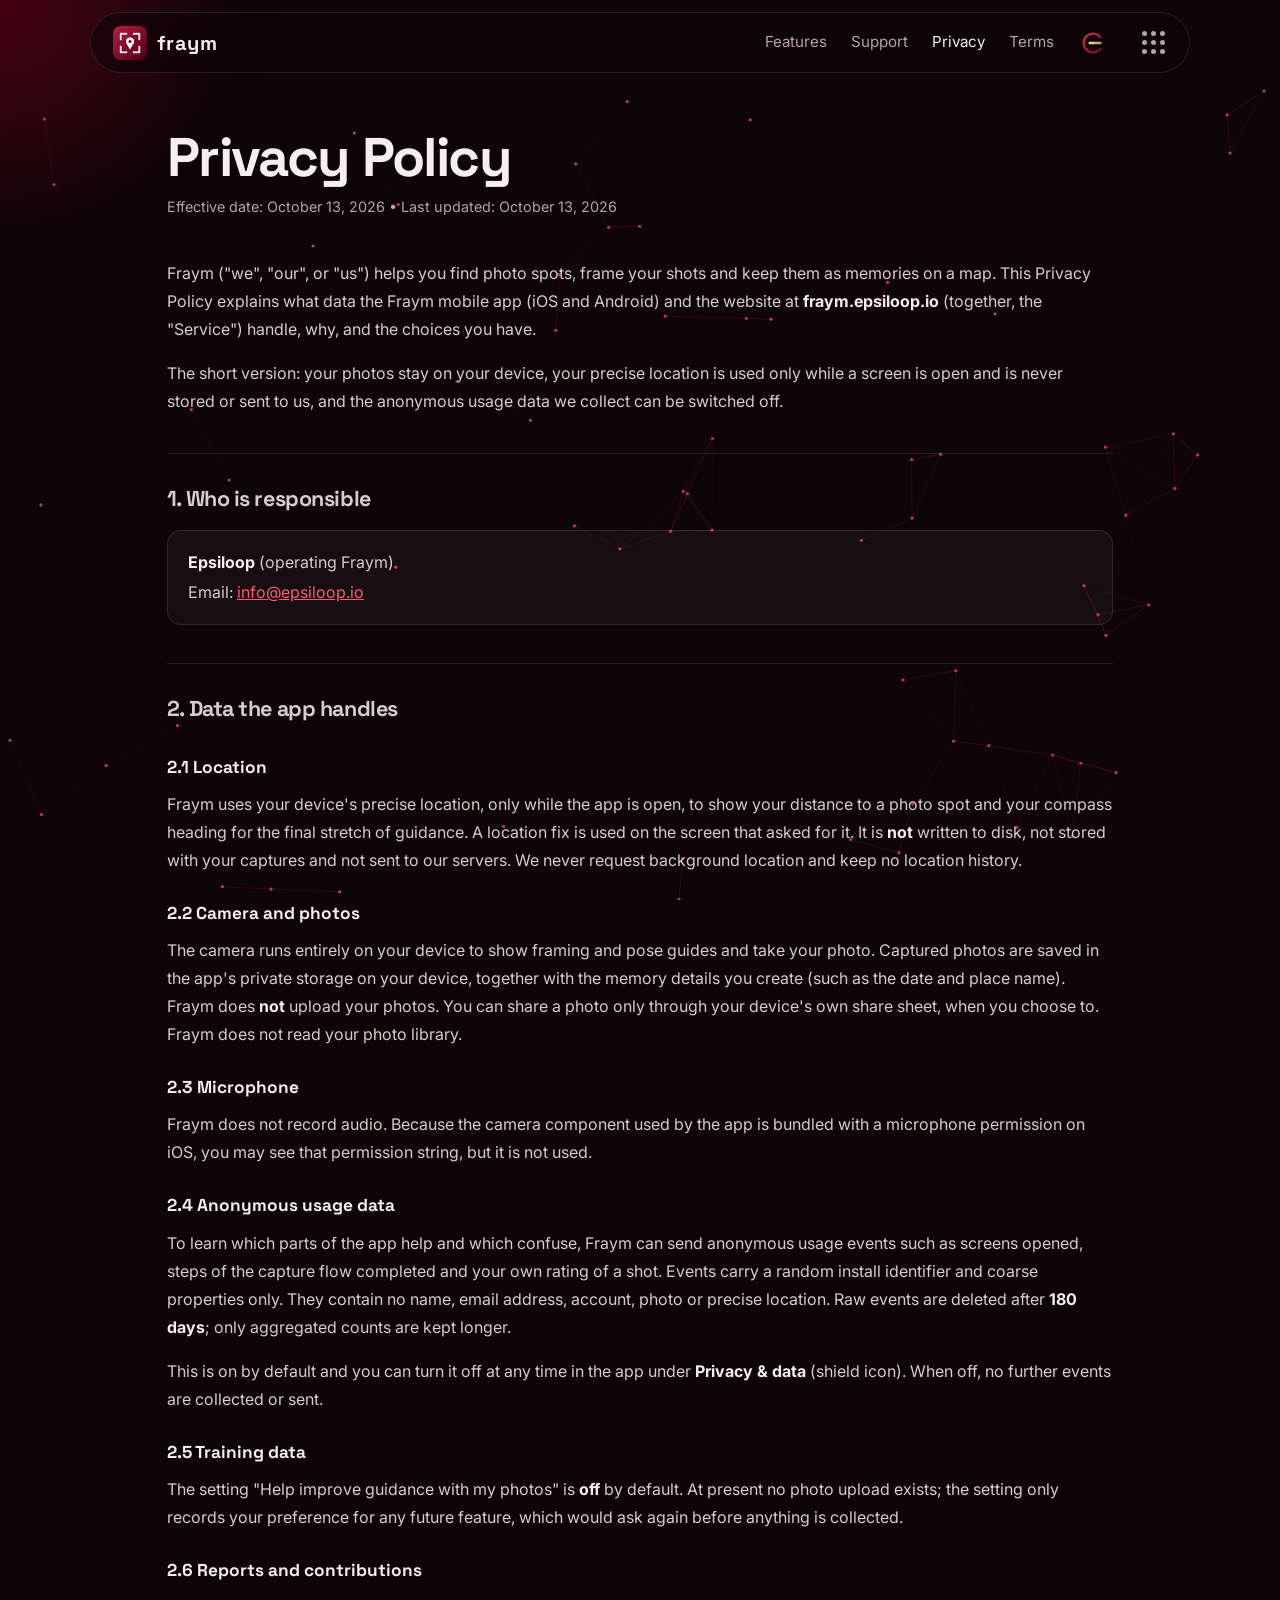
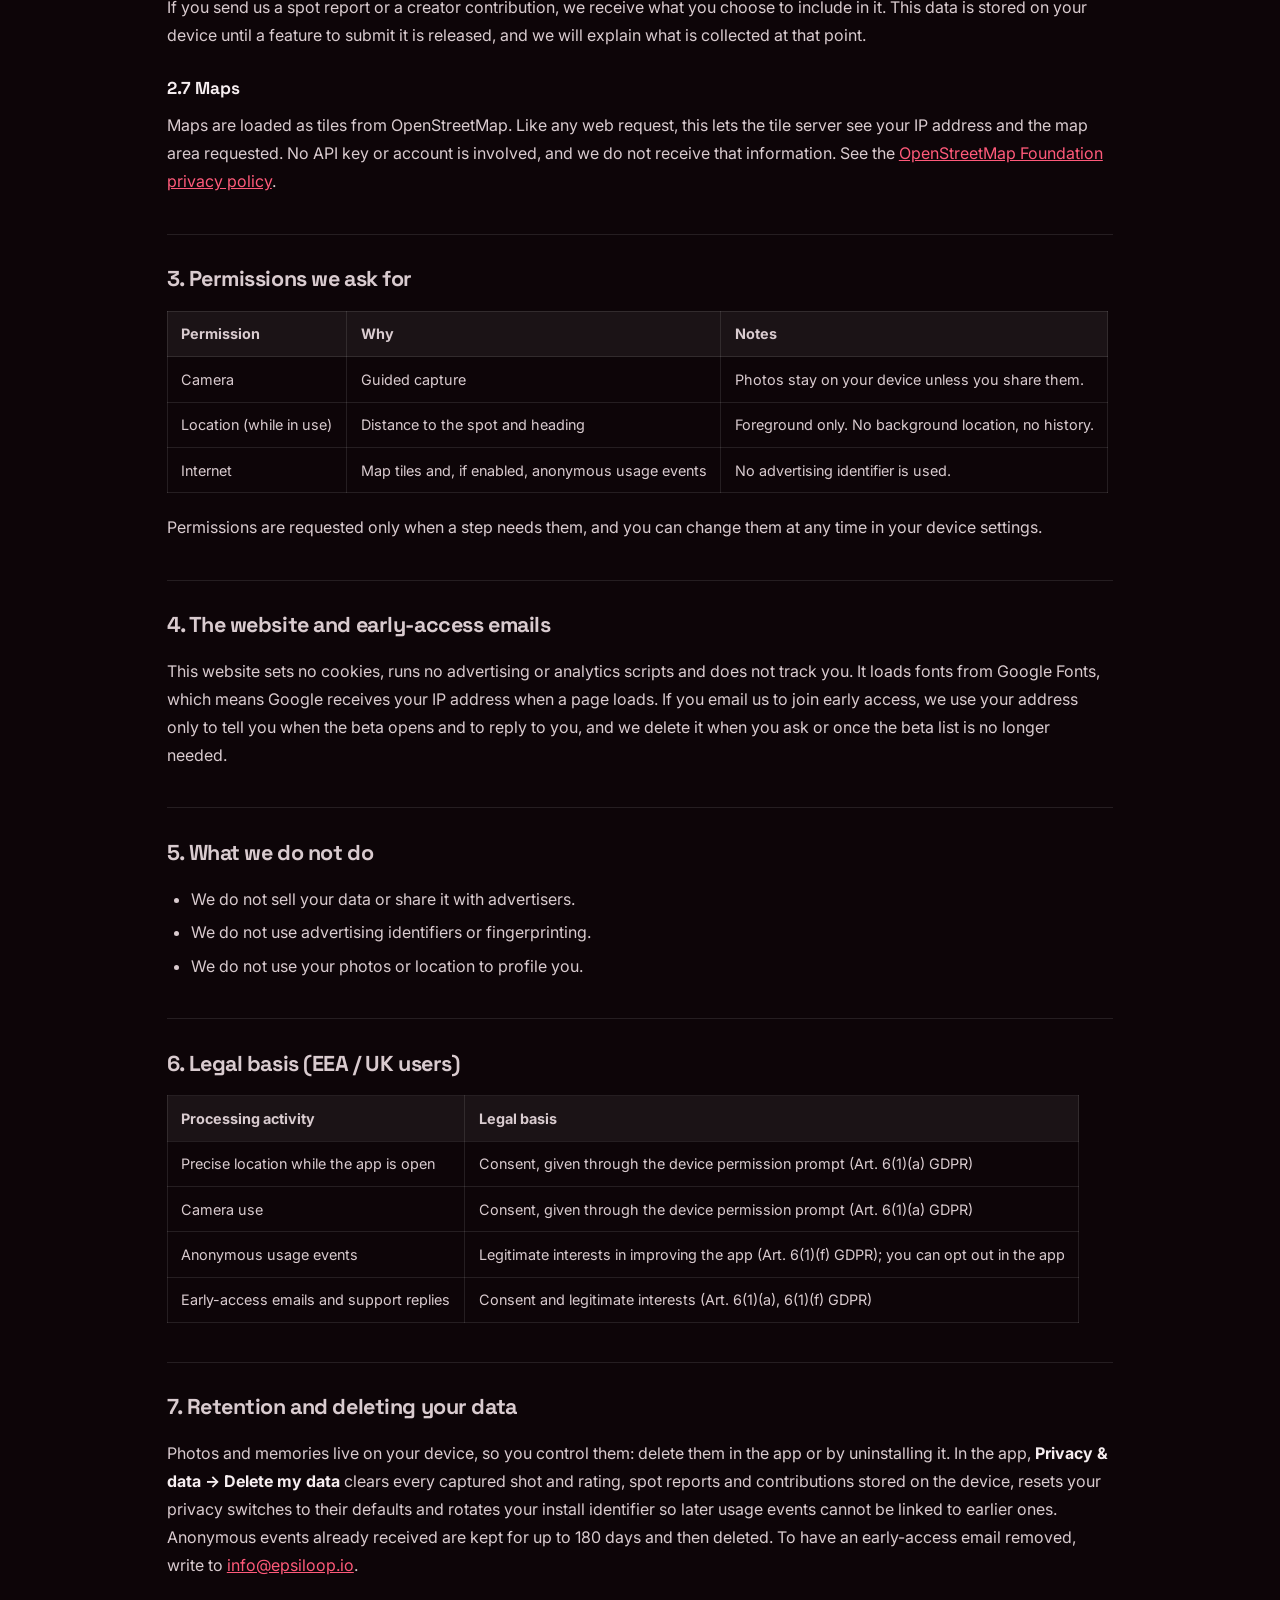
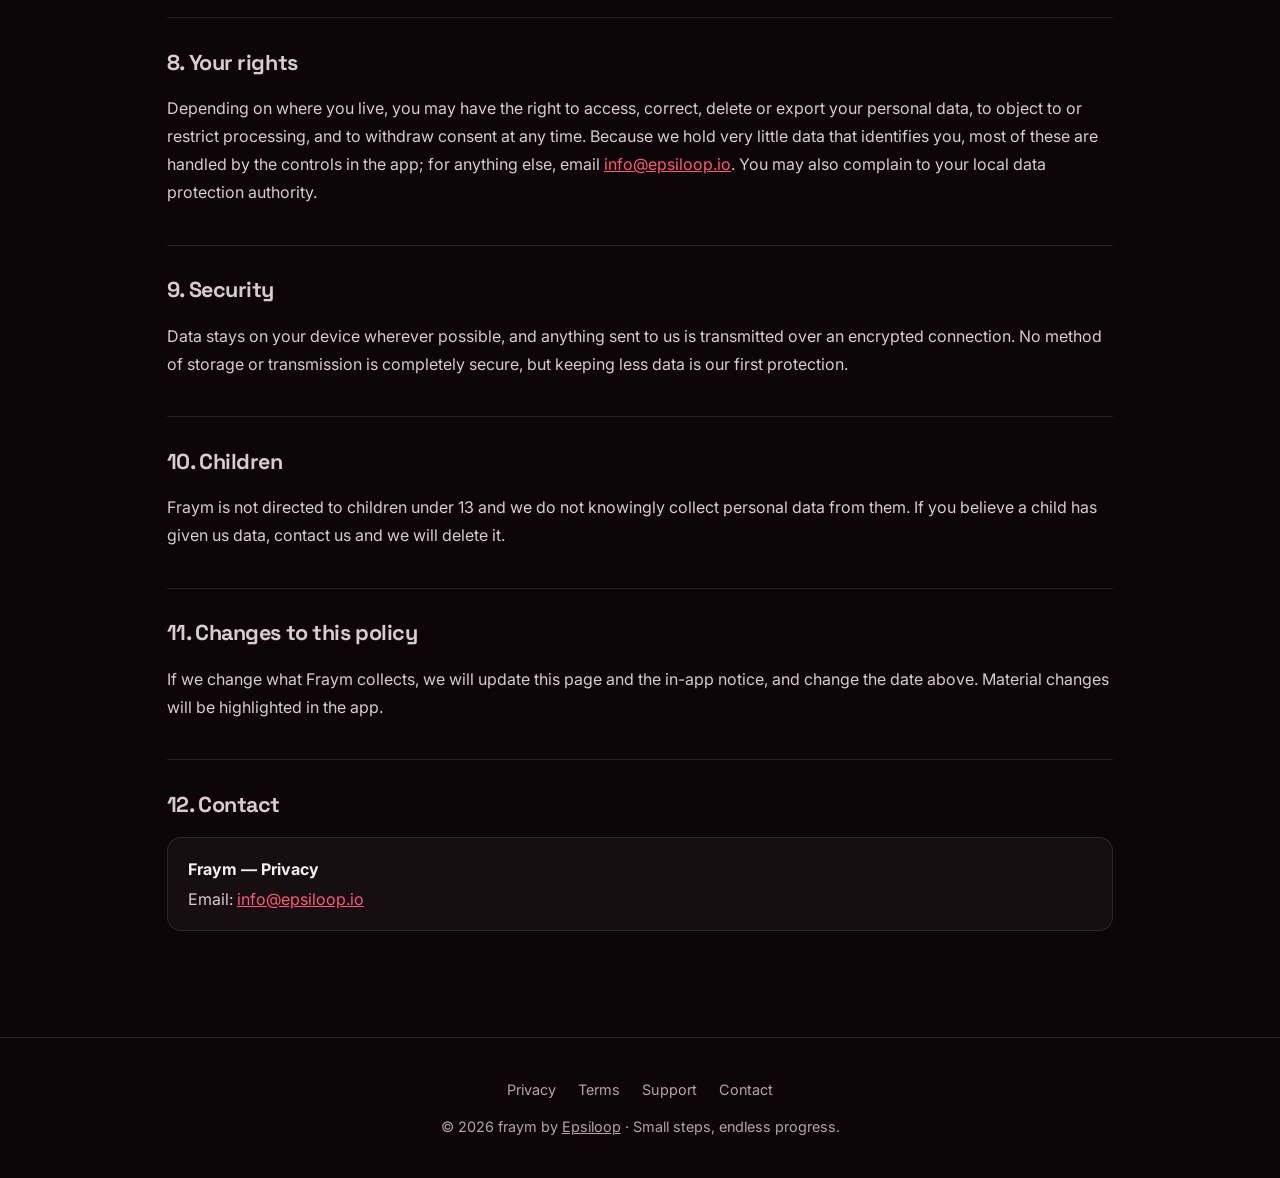
==== commit 31143022: "fix url" ====
--- a/privacy.html
+++ b/privacy.html
@@ -42,7 +42,7 @@
       <button class="apps-btn" aria-label="Our projects" aria-haspopup="true" aria-expanded="false"><i></i><i></i><i></i><i></i><i></i><i></i><i></i><i></i><i></i></button>
       <div class="apps-menu" role="menu">
         <a href="https://motiveaction.epsiloop.io" role="menuitem"><img src="apps/motiveaction.png" alt="" width="56" height="56">Motiveaction</a>
-        <a href="https://biovalut.epsiloop.io" role="menuitem"><img src="apps/epsivault.png" alt="" width="56" height="56">EpsiVault</a>
+        <a href="https://biovault.epsiloop.io" role="menuitem"><img src="apps/epsivault.png" alt="" width="56" height="56">EpsiVault</a>
         <a href="https://fraym.epsiloop.io" role="menuitem"><img src="apps/fraym.png" alt="" width="56" height="56">Fraym</a>
       </div>
     </div>
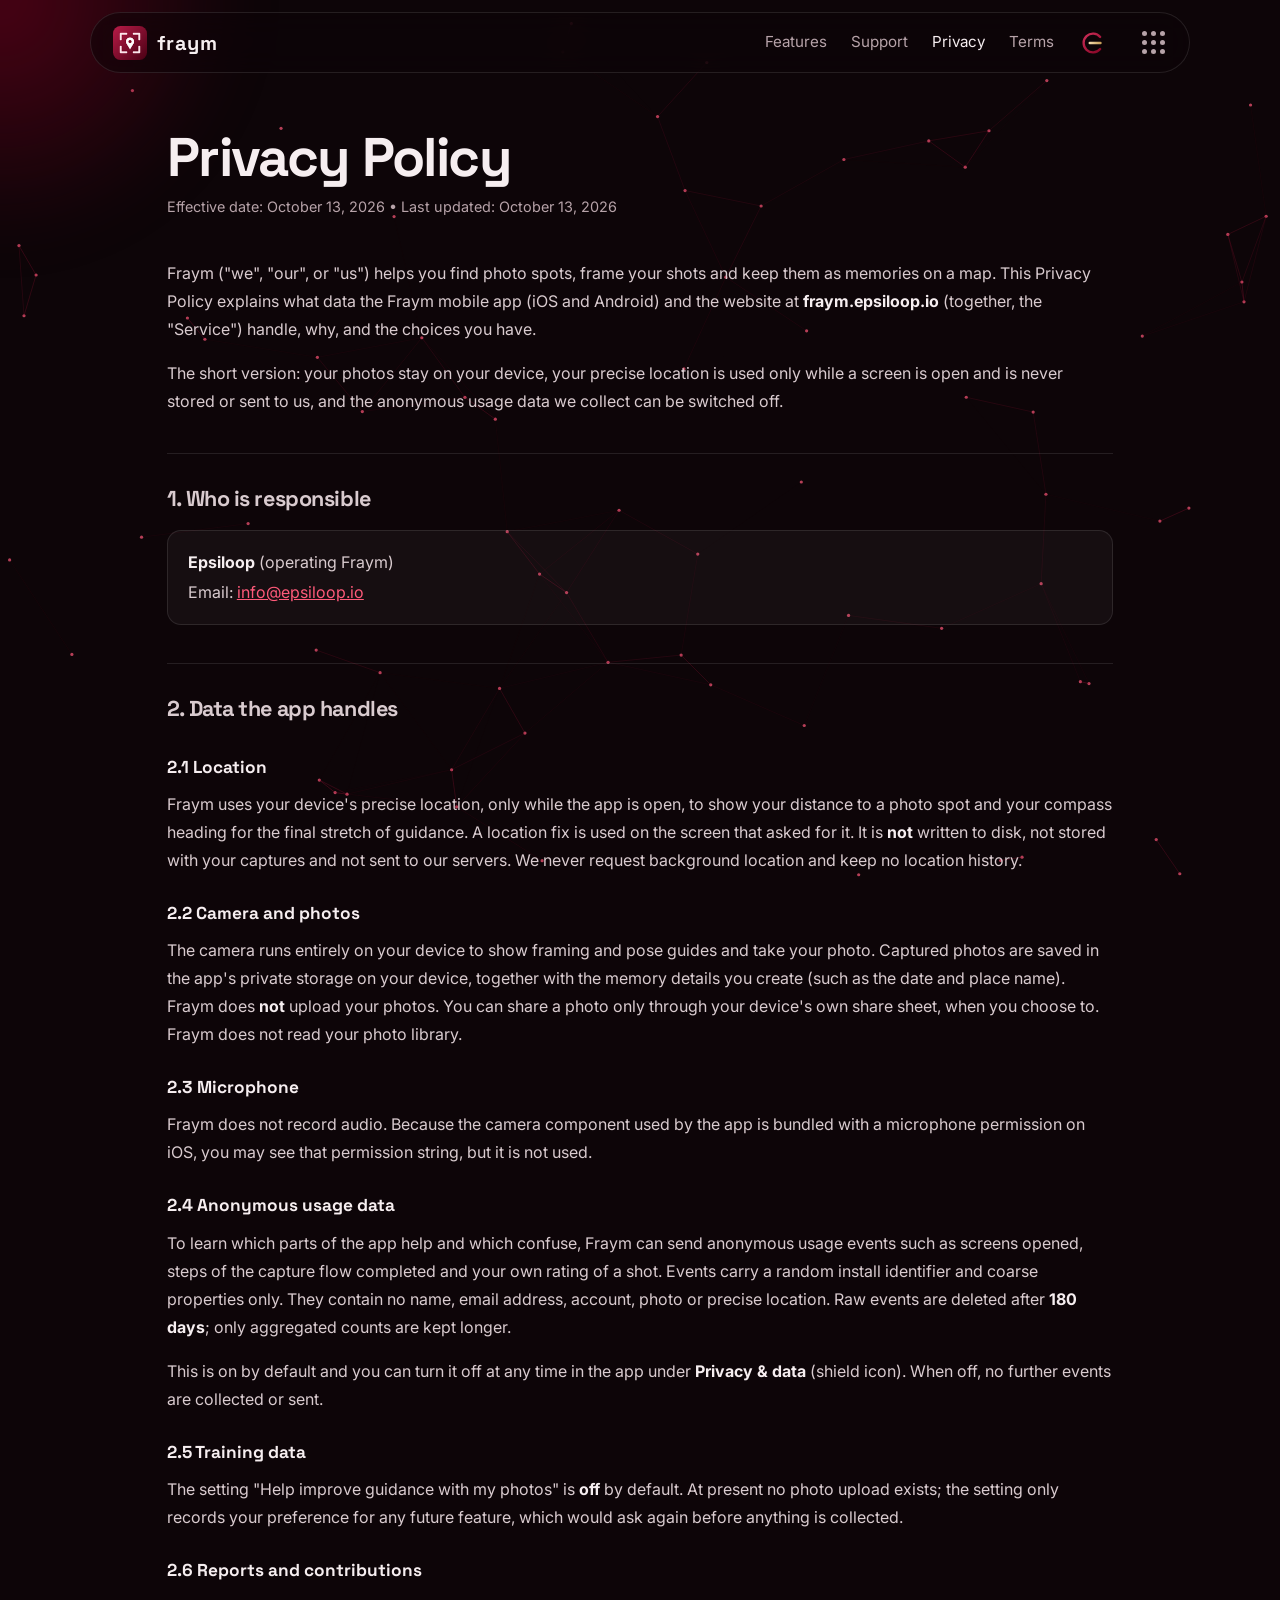
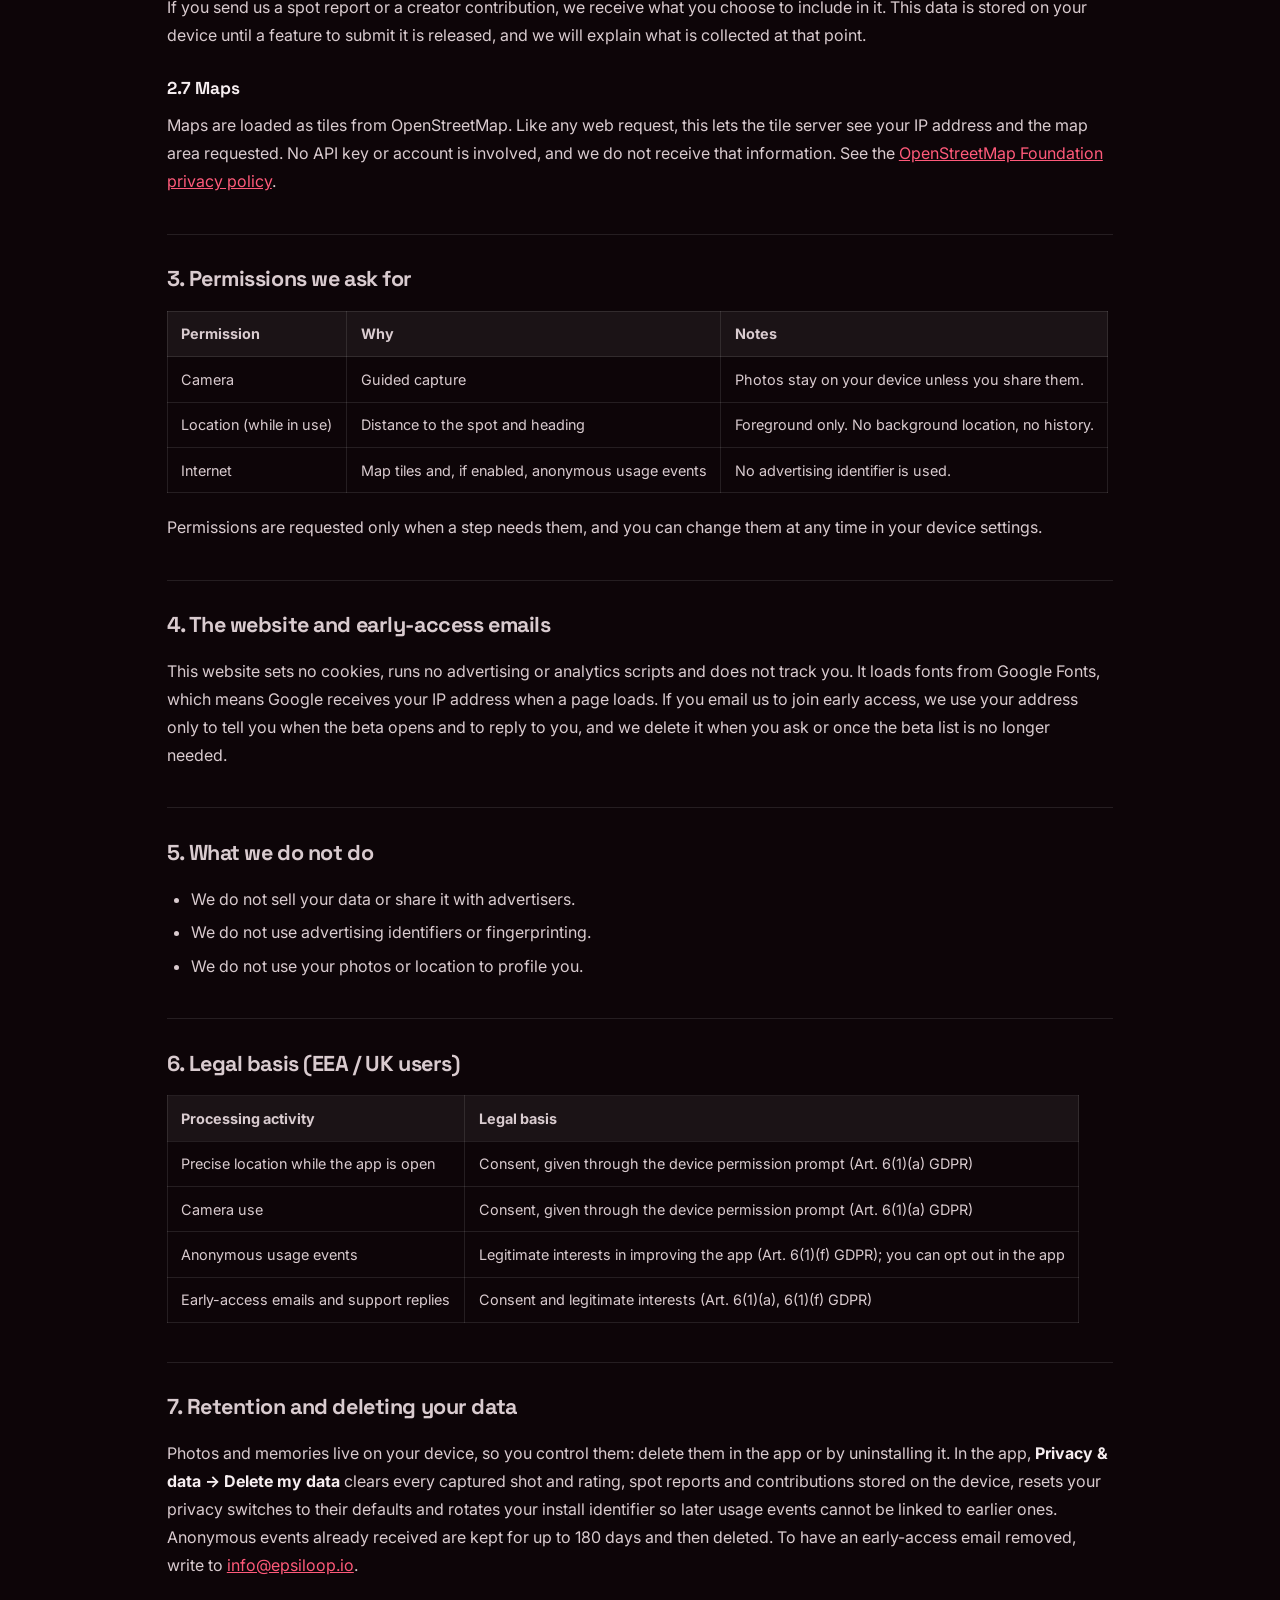
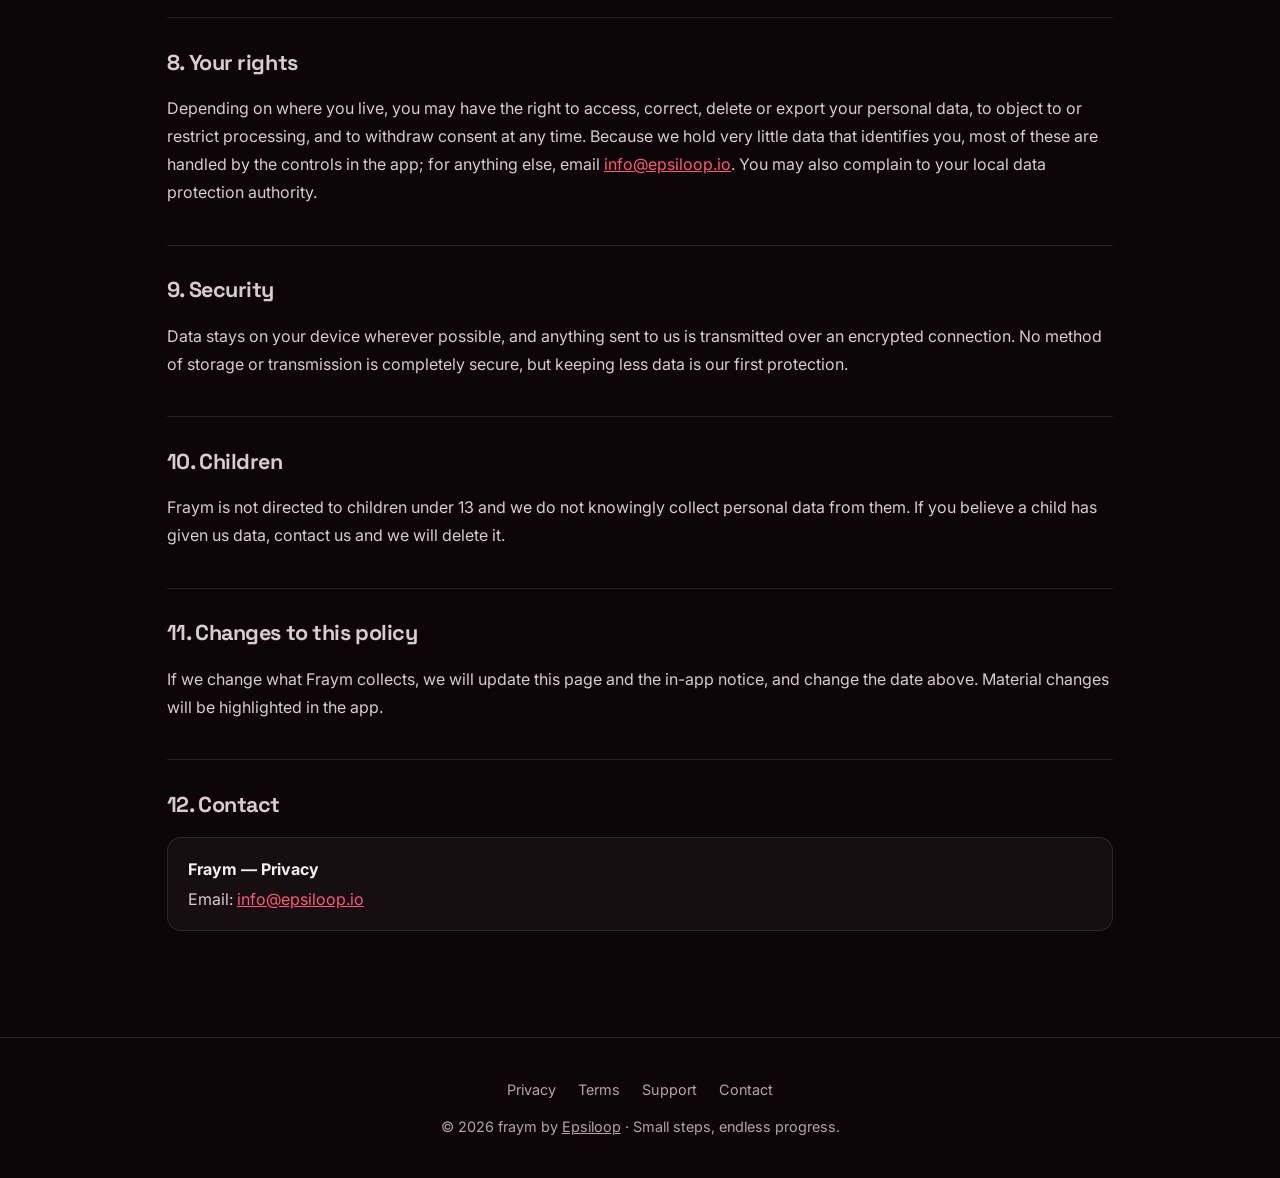
==== commit 9eca9798: "rename vault url" ====
--- a/privacy.html
+++ b/privacy.html
@@ -42,7 +42,7 @@
       <button class="apps-btn" aria-label="Our projects" aria-haspopup="true" aria-expanded="false"><i></i><i></i><i></i><i></i><i></i><i></i><i></i><i></i><i></i></button>
       <div class="apps-menu" role="menu">
         <a href="https://motiveaction.epsiloop.io" role="menuitem"><img src="apps/motiveaction.png" alt="" width="56" height="56">Motiveaction</a>
-        <a href="https://biovault.epsiloop.io" role="menuitem"><img src="apps/epsivault.png" alt="" width="56" height="56">EpsiVault</a>
+        <a href="https://epsivault.epsiloop.io" role="menuitem"><img src="apps/epsivault.png" alt="" width="56" height="56">EpsiVault</a>
         <a href="https://fraym.epsiloop.io" role="menuitem"><img src="apps/fraym.png" alt="" width="56" height="56">Fraym</a>
       </div>
     </div>
